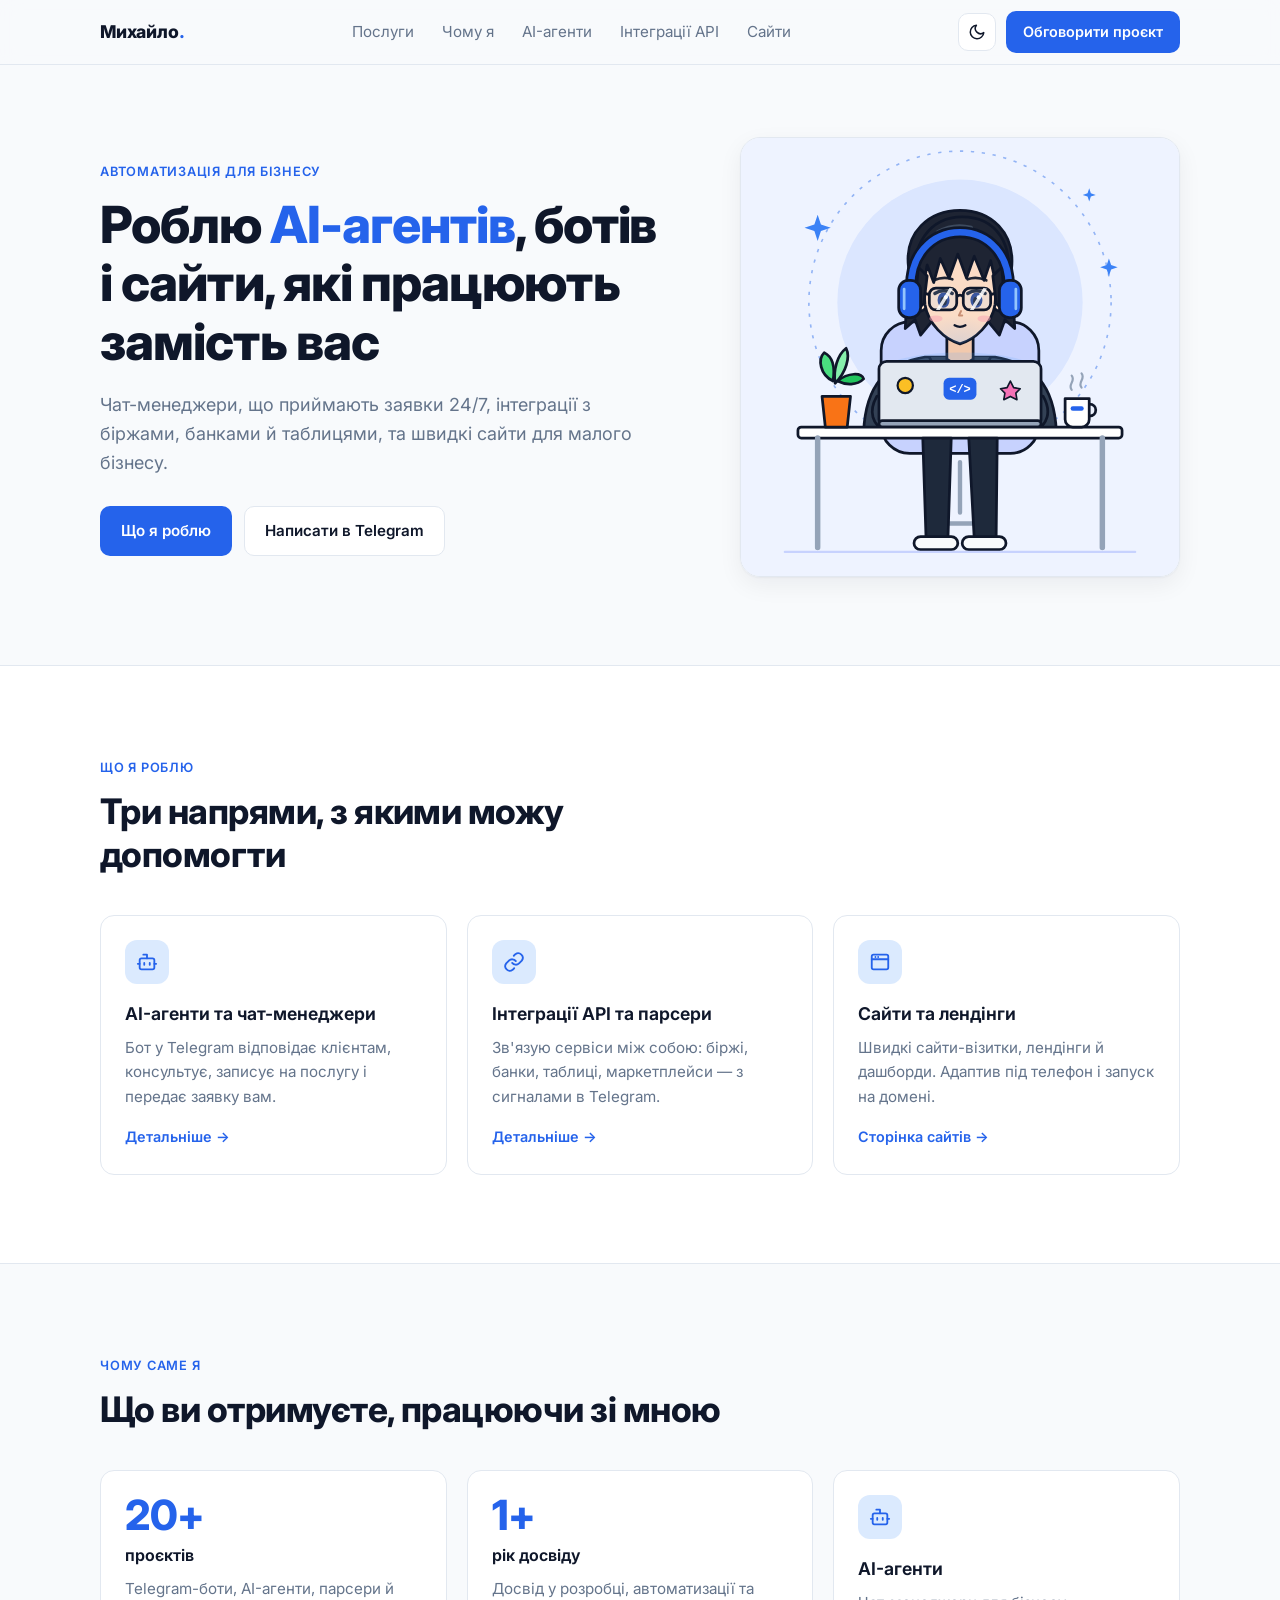
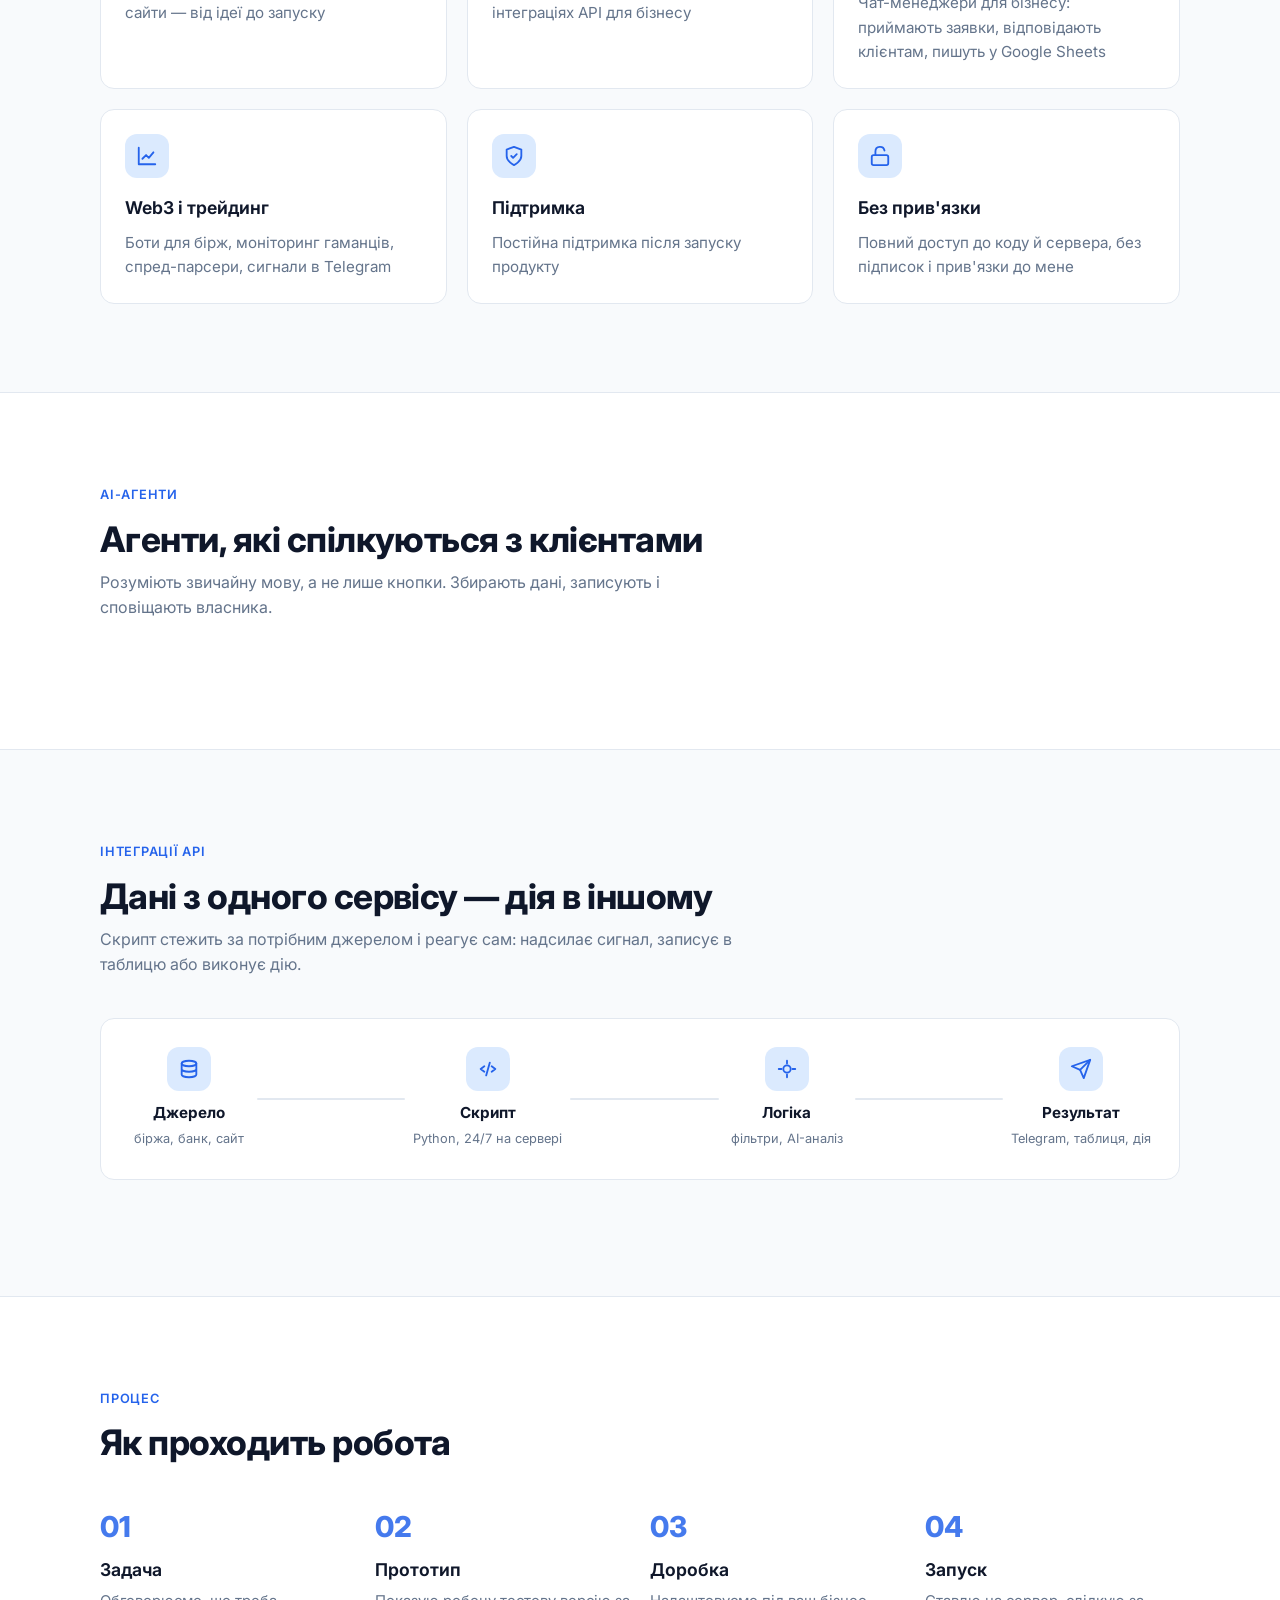
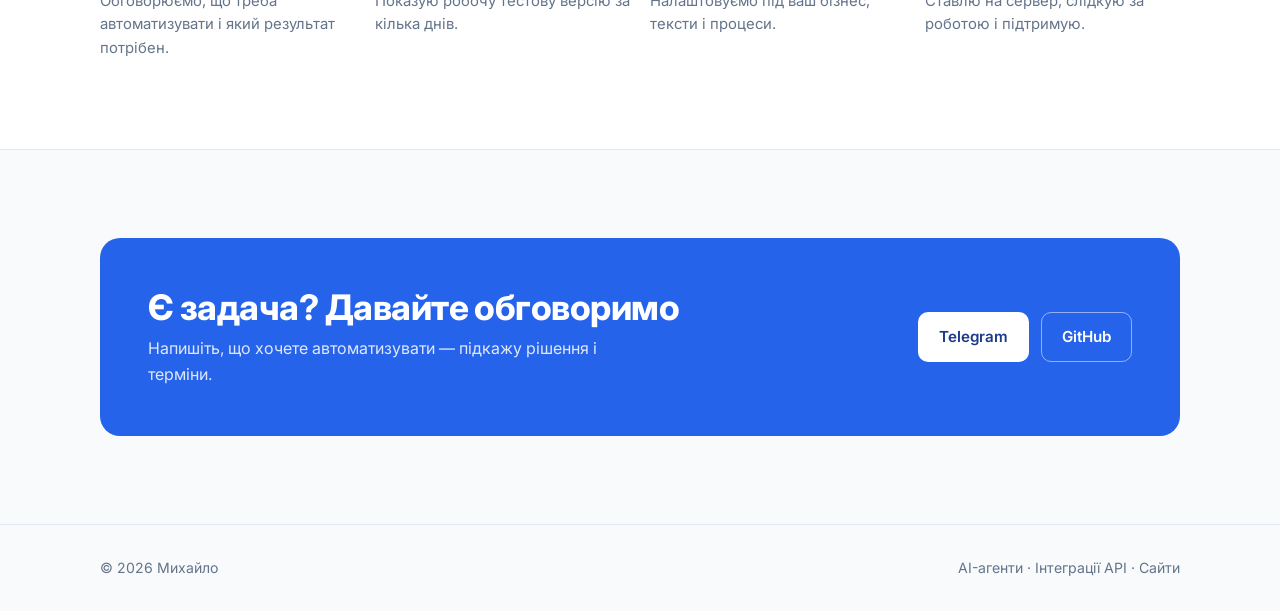
==== index.html @ 95a10e3e "Hero: аніме-ілюстрація — вид з-за ноутбука, під палітру й тему сайту Co-Authored-By: Claude Opus 5.5" ====
<!doctype html>
<html lang="uk">
<head>
  <meta charset="utf-8">
  <meta name="viewport" content="width=device-width, initial-scale=1">
  <title>Михайло — AI-агенти, інтеграції API, сайти</title>
  <meta name="description" content="Роблю AI-агентів, Telegram-ботів, інтеграції API та сайти для малого бізнесу.">
  <!-- Тема ставиться до завантаження стилів, щоб не було блимання -->
  <script>try{var t=localStorage.getItem('theme');if(t)document.documentElement.dataset.theme=t;}catch(e){}</script>
  <link rel="preconnect" href="https://fonts.googleapis.com">
  <link rel="preconnect" href="https://fonts.gstatic.com" crossorigin>
  <link href="https://fonts.googleapis.com/css2?family=Inter:wght@400;500;600;700;800&display=swap" rel="stylesheet">
  <link rel="stylesheet" href="assets/css/style.css?v=4">
</head>
<body>

<!-- ===== НАВІГАЦІЯ ===== -->
<header class="nav">
  <div class="container nav-inner">
    <a href="index.html" class="logo">Михайло<span>.</span></a>
    <ul class="nav-links">
      <li><a href="#services">Послуги</a></li>
      <li><a href="#why">Чому я</a></li>
      <li><a href="#agents">AI-агенти</a></li>
      <li><a href="#api">Інтеграції API</a></li>
      <li><a href="sites.html">Сайти</a></li>
    </ul>
    <div class="nav-right">
      <button class="theme-toggle" aria-label="Перемкнути тему" title="Світла / темна тема">
        <svg class="ic-sun" viewBox="0 0 24 24" fill="none" stroke="currentColor" stroke-width="2" stroke-linecap="round"><circle cx="12" cy="12" r="4"/><path d="M12 2v2M12 20v2M4.9 4.9l1.4 1.4M17.7 17.7l1.4 1.4M2 12h2M20 12h2M4.9 19.1l1.4-1.4M17.7 6.3l1.4-1.4"/></svg>
        <svg class="ic-moon" viewBox="0 0 24 24" fill="none" stroke="currentColor" stroke-width="2" stroke-linecap="round" stroke-linejoin="round"><path d="M21 12.8A9 9 0 1 1 11.2 3a7 7 0 0 0 9.8 9.8z"/></svg>
      </button>
      <a href="https://t.me/difuene" class="btn btn-primary nav-cta" target="_blank" rel="noopener">Обговорити проєкт</a>
      <button class="burger" aria-label="Меню">
        <svg width="24" height="24" viewBox="0 0 24 24" fill="none" stroke="currentColor" stroke-width="2"><path d="M4 7h16M4 12h16M4 17h16"/></svg>
      </button>
    </div>
  </div>
</header>

<main>
  <!-- ===== HERO ===== -->
  <section class="hero">
    <div class="container hero-grid">
      <div>
        <span class="eyebrow">Автоматизація для бізнесу</span>
        <h1>Роблю <span class="hl">AI-агентів</span>, ботів і сайти, які працюють замість вас</h1>
        <p class="lead">Чат-менеджери, що приймають заявки 24/7, інтеграції з біржами, банками й таблицями, та швидкі сайти для малого бізнесу.</p>
        <div class="hero-actions">
          <a href="#services" class="btn btn-primary">Що я роблю</a>
          <a href="https://t.me/difuene" class="btn btn-ghost" target="_blank" rel="noopener">Написати в Telegram</a>
        </div>
      </div>

      <!-- Ілюстрація: Михайло за ноутбуком (аніме-стиль, вид з-за ноутбука). Кольори фону — змінні --art-* у style.css, анімації — класи .art-* -->
      <div class="hero-art" aria-label="Ілюстрація: Михайло працює за ноутбуком у навушниках">
        <svg viewBox="0 0 400 400" xmlns="http://www.w3.org/2000/svg" role="img">
          <defs>
            <radialGradient id="screenGlow" cx="50%" cy="100%" r="70%">
              <stop offset="0" stop-color="#60a5fa" stop-opacity=".2"/>
              <stop offset="1" stop-color="#60a5fa" stop-opacity="0"/>
            </radialGradient>
            <clipPath id="lensL"><rect x="172" y="137" width="25" height="20" rx="6"/></clipPath>
            <clipPath id="lensR"><rect x="203" y="137" width="25" height="20" rx="6"/></clipPath>
          </defs>

          <!-- Фон -->
          <rect width="400" height="400" class="a-bg"/>
          <circle cx="200" cy="150" r="112" class="a-blob"/>
          <circle cx="200" cy="150" r="138" fill="none" class="a-ring" stroke-width="1.5" stroke-dasharray="3 7"/>
          <g class="art-spark" fill="#3b82f6">
            <path d="M70 70l3 9 9 3-9 3-3 9-3-9-9-3 9-3z"/>
            <path class="s2" d="M336 110l2 6 6 2-6 2-2 6-2-6-6-2 6-2z"/>
            <path class="s3" d="M318 46l1.5 4.5 4.5 1.5-4.5 1.5-1.5 4.5-1.5-4.5-4.5-1.5 4.5-1.5z"/>
          </g>

          <!-- Крісло за спиною -->
          <rect x="128" y="168" width="144" height="120" rx="26" class="a-chair"/>

          <!-- Волосся ззаду (середня довжина) -->
          <path d="M153 118 C149 86 172 66 200 66 C228 66 251 86 247 120 L250 174 L241 166 L236 180 L226 168 L174 168 L164 180 L159 166 L150 174 Z"
                fill="#1e2433" stroke="#0f172a" stroke-width="2.5" stroke-linejoin="round"/>

          <!-- Тулуб (худі) -->
          <path d="M112 268 C114 226 132 206 168 200 L232 200 C268 206 286 226 288 268 Z"
                fill="#334155" stroke="#0f172a" stroke-width="2.5" stroke-linejoin="round"/>
          <path d="M172 200 C178 218 222 218 228 200" fill="#2b3647" stroke="#0f172a" stroke-width="2.5"/>
          <path d="M190 214 v22 M210 214 v22" stroke="#e2e8f0" stroke-width="2.5" stroke-linecap="round"/>

          <!-- Руки (друкують, ховаються за ноутбуком) -->
          <g class="art-arms" fill="#334155" stroke="#0f172a" stroke-width="2.5" stroke-linejoin="round">
            <path d="M124 236 C116 250 120 262 132 268 L162 268 C150 256 142 246 138 232 Z"/>
            <path d="M276 236 C284 250 280 262 268 268 L238 268 C250 256 258 246 262 232 Z"/>
          </g>

          <!-- Шия -->
          <path d="M188 176 h24 v26 c-8 6 -16 6 -24 0 z" fill="#f2c9ad" stroke="#0f172a" stroke-width="2.5"/>

          <!-- Голова (іноді нахиляється — «думає») -->
          <g class="art-head">
            <!-- вуха -->
            <ellipse cx="164" cy="148" rx="7" ry="10" fill="#fbdcc6" stroke="#0f172a" stroke-width="2.5"/>
            <ellipse cx="236" cy="148" rx="7" ry="10" fill="#fbdcc6" stroke="#0f172a" stroke-width="2.5"/>
            <!-- обличчя -->
            <path d="M166 122 C166 96 234 96 234 122 L232 152 C229 170 214 184 200 188 C186 184 171 170 168 152 Z"
                  fill="#fbdcc6" stroke="#0f172a" stroke-width="2.5" stroke-linejoin="round"/>
            <!-- світло від екрана на обличчі -->
            <path d="M168 150 C171 170 186 184 200 188 C214 184 229 170 232 150 Z" fill="url(#screenGlow)"/>
            <!-- рум'янець -->
            <ellipse cx="178" cy="165" rx="6" ry="3" fill="#f9a8b4" opacity=".55"/>
            <ellipse cx="222" cy="165" rx="6" ry="3" fill="#f9a8b4" opacity=".55"/>
            <!-- брови -->
            <path d="M176 130 q9 -4 17 -1 M207 129 q8 -3 17 1" fill="none" stroke="#1e2433" stroke-width="2.5" stroke-linecap="round"/>
            <!-- очі (кліпають) -->
            <g class="art-eye">
              <path d="M177 142 q8 -5 16 0" fill="none" stroke="#0f172a" stroke-width="3" stroke-linecap="round"/>
              <ellipse cx="185" cy="148" rx="5.5" ry="7" fill="#1e3a8a"/>
              <ellipse cx="185" cy="149" rx="3" ry="4" fill="#0f172a"/>
              <circle cx="187" cy="145.5" r="1.8" fill="#fff"/>
            </g>
            <g class="art-eye">
              <path d="M207 142 q8 -5 16 0" fill="none" stroke="#0f172a" stroke-width="3" stroke-linecap="round"/>
              <ellipse cx="215" cy="148" rx="5.5" ry="7" fill="#1e3a8a"/>
              <ellipse cx="215" cy="149" rx="3" ry="4" fill="#0f172a"/>
              <circle cx="217" cy="145.5" r="1.8" fill="#fff"/>
            </g>
            <!-- ніс і рот -->
            <path d="M201 158 l-2 4 h3" fill="none" stroke="#c98f74" stroke-width="1.8" stroke-linecap="round" stroke-linejoin="round"/>
            <path d="M195 171 q5 3 10 0" fill="none" stroke="#0f172a" stroke-width="2" stroke-linecap="round"/>
            <!-- окуляри -->
            <g fill="none" stroke="#0f172a" stroke-width="2.5">
              <rect x="172" y="137" width="25" height="20" rx="6" fill="#bfdbfe" fill-opacity=".18"/>
              <rect x="203" y="137" width="25" height="20" rx="6" fill="#bfdbfe" fill-opacity=".18"/>
              <path d="M197 145 q3 -3 6 0 M172 143 l-7 -2 M228 143 l7 -2"/>
            </g>
            <!-- відблиск на скельцях -->
            <g class="art-glare" stroke="#fff" stroke-width="3" stroke-linecap="round" opacity=".85">
              <path clip-path="url(#lensL)" d="M178 160 L194 134"/>
              <path clip-path="url(#lensR)" d="M209 160 L225 134"/>
            </g>
            <!-- чубчик і бічні пасма -->
            <path d="M160 140 C152 96 174 72 202 72 C232 72 252 96 242 140 L237 124 L233 134 L228 112 L222 130 L213 108 L206 128 L198 106 L190 128 L182 110 L176 132 L170 116 L166 138 Z"
                  fill="#1e2433" stroke="#0f172a" stroke-width="2.5" stroke-linejoin="round"/>
            <path d="M180 86 q14 -8 30 -4" fill="none" stroke="#475569" stroke-width="4" stroke-linecap="round" opacity=".8"/>
            <path d="M162 118 L158 160 L167 151 L170 126 Z M238 118 L242 160 L233 151 L230 126 Z"
                  fill="#1e2433" stroke="#0f172a" stroke-width="2.5" stroke-linejoin="round"/>
            <!-- навушники -->
            <path d="M156 146 C146 66 254 66 244 146" fill="none" stroke="#0f172a" stroke-width="11" stroke-linecap="round"/>
            <path d="M156 146 C146 66 254 66 244 146" fill="none" stroke="#2563eb" stroke-width="6" stroke-linecap="round"/>
            <rect x="144" y="130" width="20" height="34" rx="9" fill="#2563eb" stroke="#0f172a" stroke-width="2.5"/>
            <rect x="236" y="130" width="20" height="34" rx="9" fill="#2563eb" stroke="#0f172a" stroke-width="2.5"/>
            <path d="M149 138 v18 M251 138 v18" stroke="#93c5fd" stroke-width="2.5" stroke-linecap="round"/>
          </g>

          <!-- Світіння екрана над кришкою -->
          <ellipse cx="200" cy="212" rx="70" ry="16" fill="#60a5fa" opacity=".18" class="art-screen"/>

          <!-- Ноутбук (задня кришка) -->
          <g stroke="#0f172a" stroke-width="2.5" stroke-linejoin="round">
            <rect x="126" y="204" width="148" height="60" rx="7" fill="#e2e8f0"/>
            <rect x="126" y="258" width="148" height="6" rx="3" fill="#94a3b8"/>
          </g>
          <!-- наліпки на кришці -->
          <g>
            <rect x="185" y="219" width="30" height="20" rx="5" fill="#2563eb"/>
            <text x="200" y="233" text-anchor="middle" font-family="ui-monospace, Menlo, monospace" font-size="11" font-weight="700" fill="#fff">&lt;/&gt;</text>
            <circle cx="150" cy="226" r="7" fill="#fbbf24" stroke="#0f172a" stroke-width="2"/>
            <path d="M246 222 l3 6 6 1 -4 4 1 6 -6 -3 -6 3 1 -6 -4 -4 6 -1 z" fill="#f472b6" stroke="#0f172a" stroke-width="1.5" stroke-linejoin="round"/>
          </g>

          <!-- Стіл -->
          <rect x="52" y="264" width="296" height="10" rx="3" class="a-desk" stroke="#0f172a" stroke-width="2.5"/>
          <path d="M70 274 v100 M330 274 v100" class="a-desk-leg" stroke-width="5" stroke-linecap="round"/>

          <!-- Чашка з парою -->
          <g stroke="#0f172a" stroke-width="2.5" stroke-linejoin="round">
            <path d="M296 238 h22 v19 a7 7 0 0 1 -7 7 h-8 a7 7 0 0 1 -7 -7 z" fill="#fff"/>
            <path d="M318 243 c8 0 8 11 0 11" fill="none"/>
            <rect x="301" y="245" width="12" height="4" rx="2" fill="#2563eb" stroke="none"/>
          </g>
          <g class="art-steam" stroke="#94a3b8" stroke-width="2" fill="none" stroke-linecap="round">
            <path d="M302 230 c-4 -5 4 -8 0 -13"/><path d="M311 228 c-4 -5 4 -8 0 -13"/>
          </g>
          <!-- Рослинка -->
          <g stroke="#0f172a" stroke-width="2.5" stroke-linejoin="round">
            <path d="M84 222 c-12 -6 -14 -20 -8 -26 c8 4 10 14 8 26 z" fill="#4ade80"/>
            <path d="M88 222 c10 -8 22 -8 24 -2 c-6 6 -16 6 -24 2 z" fill="#22c55e"/>
            <path d="M86 224 c-2 -12 2 -26 10 -32 c4 8 0 22 -10 32 z" fill="#86efac"/>
            <path d="M74 236 h26 l-3 28 h-20 z" fill="#f97316"/>
          </g>

          <!-- Ноги під столом -->
          <g stroke="#0f172a" stroke-width="2.5" stroke-linejoin="round">
            <path d="M200 296 v46 M178 352 h44" class="a-desk-leg" stroke-width="4" stroke-linecap="round" fill="none"/>
            <!-- ліва нога (її чухаємо) -->
            <path d="M166 274 h26 l-3 92 h-20 z" fill="#1e293b"/>
            <path d="M164 364 h28 a6 6 0 0 1 0 12 h-28 a6 6 0 0 1 0 -12 z" fill="#f8fafc"/>
          </g>
          <!-- права нога — час від часу чухає ліву -->
          <g class="art-leg" stroke="#0f172a" stroke-width="2.5" stroke-linejoin="round">
            <path d="M208 274 h26 l-1 92 h-20 z" fill="#1e293b"/>
            <path d="M208 364 h28 a6 6 0 0 1 0 12 h-28 a6 6 0 0 1 0 -12 z" fill="#f8fafc"/>
          </g>
          <path d="M40 378 h320" class="a-floor" stroke-width="2" stroke-linecap="round"/>
        </svg>
      </div>
    </div>
  </section>

  <!-- ===== ПОСЛУГИ ===== -->
  <section id="services" class="section-alt">
    <div class="container">
      <div class="section-head reveal">
        <span class="eyebrow">Що я роблю</span>
        <h2>Три напрями, з якими можу допомогти</h2>
      </div>
      <div class="grid-3">
        <div class="card reveal">
          <div class="icon"><svg viewBox="0 0 24 24" fill="none" stroke="currentColor" stroke-width="2" stroke-linecap="round" stroke-linejoin="round"><path d="M12 8V4H8"/><rect x="4" y="8" width="16" height="12" rx="2"/><path d="M2 14h2M20 14h2M15 13v2M9 13v2"/></svg></div>
          <h3>AI-агенти та чат-менеджери</h3>
          <p>Бот у Telegram відповідає клієнтам, консультує, записує на послугу і передає заявку вам.</p>
          <a href="#agents" class="card-link">Детальніше →</a>
        </div>
        <div class="card reveal">
          <div class="icon"><svg viewBox="0 0 24 24" fill="none" stroke="currentColor" stroke-width="2" stroke-linecap="round" stroke-linejoin="round"><path d="M10 13a5 5 0 0 0 7.5.5l3-3a5 5 0 0 0-7-7l-1.7 1.7"/><path d="M14 11a5 5 0 0 0-7.5-.5l-3 3a5 5 0 0 0 7 7l1.7-1.7"/></svg></div>
          <h3>Інтеграції API та парсери</h3>
          <p>Зв'язую сервіси між собою: біржі, банки, таблиці, маркетплейси — з сигналами в Telegram.</p>
          <a href="#api" class="card-link">Детальніше →</a>
        </div>
        <div class="card reveal">
          <div class="icon"><svg viewBox="0 0 24 24" fill="none" stroke="currentColor" stroke-width="2" stroke-linecap="round" stroke-linejoin="round"><rect x="3" y="4" width="18" height="16" rx="2"/><path d="M3 9h18M7 6.5h.01M10 6.5h.01"/></svg></div>
          <h3>Сайти та лендінги</h3>
          <p>Швидкі сайти-візитки, лендінги й дашборди. Адаптив під телефон і запуск на домені.</p>
          <a href="sites.html" class="card-link">Сторінка сайтів →</a>
        </div>
      </div>
    </div>
  </section>

  <!-- ===== ЧОМУ САМЕ Я ===== -->
  <section id="why">
    <div class="container">
      <div class="section-head reveal">
        <span class="eyebrow">Чому саме я</span>
        <h2>Що ви отримуєте, працюючи зі мною</h2>
      </div>
      <div class="why-grid">
        <div class="card why-stat reveal">
          <b>20+</b><span>проєктів</span>
          <p>Telegram-боти, AI-агенти, парсери й сайти — від ідеї до запуску</p>
        </div>
        <div class="card why-stat reveal">
          <b>1+</b><span>рік досвіду</span>
          <p>Досвід у розробці, автоматизації та інтеграціях API для бізнесу</p>
        </div>
        <div class="card why-item reveal">
          <div class="icon"><svg viewBox="0 0 24 24" fill="none" stroke="currentColor" stroke-width="2" stroke-linecap="round" stroke-linejoin="round"><path d="M12 8V4H8"/><rect x="4" y="8" width="16" height="12" rx="2"/><path d="M2 14h2M20 14h2M15 13v2M9 13v2"/></svg></div>
          <h3>AI-агенти</h3>
          <p>Чат-менеджери для бізнесу: приймають заявки, відповідають клієнтам, пишуть у Google Sheets</p>
        </div>
        <div class="card why-item reveal">
          <div class="icon"><svg viewBox="0 0 24 24" fill="none" stroke="currentColor" stroke-width="2" stroke-linecap="round" stroke-linejoin="round"><path d="M3 3v18h18"/><path d="m7 15 4-4 3 3 5-6"/></svg></div>
          <h3>Web3 і трейдинг</h3>
          <p>Боти для бірж, моніторинг гаманців, спред-парсери, сигнали в Telegram</p>
        </div>
        <div class="card why-item reveal">
          <div class="icon"><svg viewBox="0 0 24 24" fill="none" stroke="currentColor" stroke-width="2" stroke-linecap="round" stroke-linejoin="round"><path d="M12 22s8-4 8-10V5l-8-3-8 3v7c0 6 8 10 8 10z"/><path d="m9 12 2 2 4-4"/></svg></div>
          <h3>Підтримка</h3>
          <p>Постійна підтримка після запуску продукту</p>
        </div>
        <div class="card why-item reveal">
          <div class="icon"><svg viewBox="0 0 24 24" fill="none" stroke="currentColor" stroke-width="2" stroke-linecap="round" stroke-linejoin="round"><rect x="3" y="11" width="18" height="11" rx="2"/><path d="M7 11V7a5 5 0 0 1 9.9-1"/></svg></div>
          <h3>Без прив'язки</h3>
          <p>Повний доступ до коду й сервера, без підписок і прив'язки до мене</p>
        </div>
      </div>
    </div>
  </section>

  <!-- ===== AI-АГЕНТИ ===== -->
  <section id="agents" class="section-alt">
    <div class="container">
      <div class="section-head reveal">
        <span class="eyebrow">AI-агенти</span>
        <h2>Агенти, які спілкуються з клієнтами</h2>
        <p>Розуміють звичайну мову, а не лише кнопки. Збирають дані, записують і сповіщають власника.</p>
      </div>
      <div class="grid-3">
        <!--
          Шаблон картки агента — скопіюй і заповни:
          <article class="card project reveal">
            <div class="project-top"><h3>Назва</h3><span class="badge">Ніша</span></div>
            <p>Короткий опис.</p>
            <ul><li>Що вміє 1</li><li>Що вміє 2</li><li>Що вміє 3</li></ul>
            <div class="tags"><span class="tag">Claude API</span><span class="tag">Telegram</span></div>
          </article>
        -->
      </div>
    </div>
  </section>

  <!-- ===== ІНТЕГРАЦІЇ API ===== -->
  <section id="api">
    <div class="container">
      <div class="section-head reveal">
        <span class="eyebrow">Інтеграції API</span>
        <h2>Дані з одного сервісу — дія в іншому</h2>
        <p>Скрипт стежить за потрібним джерелом і реагує сам: надсилає сигнал, записує в таблицю або виконує дію.</p>
      </div>

      <!-- Схема як це працює -->
      <div class="flow reveal">
        <div class="flow-node">
          <div class="icon"><svg viewBox="0 0 24 24" fill="none" stroke="currentColor" stroke-width="2" stroke-linecap="round" stroke-linejoin="round"><ellipse cx="12" cy="6" rx="8" ry="3"/><path d="M4 6v12c0 1.7 3.6 3 8 3s8-1.3 8-3V6M4 12c0 1.7 3.6 3 8 3s8-1.3 8-3"/></svg></div>
          <b>Джерело</b><small>біржа, банк, сайт</small>
        </div>
        <div class="flow-line"></div>
        <div class="flow-node">
          <div class="icon"><svg viewBox="0 0 24 24" fill="none" stroke="currentColor" stroke-width="2" stroke-linecap="round" stroke-linejoin="round"><path d="m8 9-4 3 4 3M16 9l4 3-4 3M14 5l-4 14"/></svg></div>
          <b>Скрипт</b><small>Python, 24/7 на сервері</small>
        </div>
        <div class="flow-line"></div>
        <div class="flow-node">
          <div class="icon"><svg viewBox="0 0 24 24" fill="none" stroke="currentColor" stroke-width="2" stroke-linecap="round" stroke-linejoin="round"><path d="M12 3v3M12 18v3M3 12h3M18 12h3"/><circle cx="12" cy="12" r="4"/></svg></div>
          <b>Логіка</b><small>фільтри, AI-аналіз</small>
        </div>
        <div class="flow-line"></div>
        <div class="flow-node">
          <div class="icon"><svg viewBox="0 0 24 24" fill="none" stroke="currentColor" stroke-width="2" stroke-linecap="round" stroke-linejoin="round"><path d="m22 2-7 20-4-9-9-4z"/><path d="M22 2 11 13"/></svg></div>
          <b>Результат</b><small>Telegram, таблиця, дія</small>
        </div>
      </div>

      <div class="grid-2">
        <!-- Сюди додавай картки інтеграцій (той самий шаблон, що й у агентів) -->
      </div>
    </div>
  </section>

  <!-- ===== ЯК Я ПРАЦЮЮ ===== -->
  <section class="section-alt">
    <div class="container">
      <div class="section-head reveal">
        <span class="eyebrow">Процес</span>
        <h2>Як проходить робота</h2>
      </div>
      <div class="steps">
        <div class="step reveal"><h3>Задача</h3><p>Обговорюємо, що треба автоматизувати і який результат потрібен.</p></div>
        <div class="step reveal"><h3>Прототип</h3><p>Показую робочу тестову версію за кілька днів.</p></div>
        <div class="step reveal"><h3>Доробка</h3><p>Налаштовуємо під ваш бізнес, тексти і процеси.</p></div>
        <div class="step reveal"><h3>Запуск</h3><p>Ставлю на сервер, слідкую за роботою і підтримую.</p></div>
      </div>
    </div>
  </section>

  <!-- ===== CTA ===== -->
  <section>
    <div class="container">
      <div class="cta reveal">
        <div>
          <h2>Є задача? Давайте обговоримо</h2>
          <p>Напишіть, що хочете автоматизувати — підкажу рішення і терміни.</p>
        </div>
        <div class="cta-links">
          <a href="https://t.me/difuene" class="btn" target="_blank" rel="noopener">Telegram</a>
          <a href="https://github.com/ssanqk" class="btn btn-outline" target="_blank" rel="noopener">GitHub</a>
        </div>
      </div>
    </div>
  </section>
</main>

<footer>
  <div class="container footer-inner">
    <span>© <span data-year></span> Михайло</span>
    <span>AI-агенти · Інтеграції API · Сайти</span>
  </div>
</footer>

<script src="assets/js/main.js?v=4"></script>
</body>
</html>
---- assets/css/style.css ----
/* ===== Кольори і базові змінні ===== */
:root {
  --bg: #f8fafc;
  --surface: #ffffff;
  --surface-2: #f1f5f9;
  --border: #e2e8f0;
  --text: #0f172a;
  --muted: #64748b;
  --accent: #2563eb;
  --accent-soft: #dbeafe;
  --accent-text: #ffffff;
  --ok: #16a34a;
  --radius: 14px;
  --shadow: 0 1px 2px rgba(15, 23, 42, .04), 0 8px 24px rgba(15, 23, 42, .06);
  --max: 1120px;
}

/* Темна тема: вмикається кнопкою (data-theme="dark") або за налаштуваннями системи */
:root[data-theme="dark"] {
  --bg: #0b1120;
  --surface: #111827;
  --surface-2: #1e293b;
  --border: #1f2a3c;
  --text: #e2e8f0;
  --muted: #94a3b8;
  --accent: #3b82f6;
  --accent-soft: #1e3a5f;
  --shadow: 0 1px 2px rgba(0, 0, 0, .3), 0 8px 24px rgba(0, 0, 0, .25);
  color-scheme: dark;
}
@media (prefers-color-scheme: dark) {
  :root:not([data-theme="light"]) {
    --bg: #0b1120;
    --surface: #111827;
    --surface-2: #1e293b;
    --border: #1f2a3c;
    --text: #e2e8f0;
    --muted: #94a3b8;
    --accent: #3b82f6;
    --accent-soft: #1e3a5f;
    --shadow: 0 1px 2px rgba(0, 0, 0, .3), 0 8px 24px rgba(0, 0, 0, .25);
    color-scheme: dark;
  }
}
body { transition: background-color .25s, color .25s; }

* { box-sizing: border-box; margin: 0; padding: 0; }
html { scroll-behavior: smooth; }
body {
  font-family: "Inter", system-ui, -apple-system, "Segoe UI", sans-serif;
  background: var(--bg);
  color: var(--text);
  line-height: 1.6;
  -webkit-font-smoothing: antialiased;
}
a { color: inherit; text-decoration: none; }
img { max-width: 100%; display: block; }

.container { max-width: var(--max); margin: 0 auto; padding: 0 20px; }
section { padding: 88px 0; }
.section-alt { background: var(--surface); border-block: 1px solid var(--border); }

/* ===== Типографіка ===== */
h1 { font-size: clamp(2rem, 5vw, 3.2rem); line-height: 1.15; letter-spacing: -.02em; font-weight: 800; }
h2 { font-size: clamp(1.6rem, 3.5vw, 2.2rem); line-height: 1.2; letter-spacing: -.015em; font-weight: 750; }
h3 { font-size: 1.1rem; font-weight: 650; }
.lead { font-size: 1.125rem; color: var(--muted); max-width: 560px; }
.eyebrow {
  display: inline-block; font-size: .8rem; font-weight: 600; letter-spacing: .06em;
  text-transform: uppercase; color: var(--accent); margin-bottom: 12px;
}
.section-head { margin-bottom: 40px; max-width: 640px; }
.section-head p { color: var(--muted); margin-top: 10px; }

/* ===== Кнопки ===== */
.btn {
  display: inline-flex; align-items: center; gap: 8px;
  padding: 12px 20px; border-radius: 10px; font-weight: 600; font-size: .95rem;
  border: 1px solid transparent; transition: transform .15s, background .15s, border-color .15s;
}
.btn:hover { transform: translateY(-1px); }
.btn-primary { background: var(--accent); color: var(--accent-text); }
.btn-primary:hover { filter: brightness(1.08); }
.btn-ghost { border-color: var(--border); background: var(--surface); }
.btn-ghost:hover { border-color: var(--accent); }

/* ===== Навігація ===== */
.nav {
  position: sticky; top: 0; z-index: 50;
  background: color-mix(in srgb, var(--bg) 85%, transparent);
  backdrop-filter: blur(10px);
  border-bottom: 1px solid var(--border);
}
.nav-inner { display: flex; align-items: center; justify-content: space-between; height: 64px; }
.logo { font-weight: 800; font-size: 1.1rem; letter-spacing: -.01em; }
.logo span { color: var(--accent); }
.nav-links { display: flex; gap: 28px; list-style: none; font-size: .95rem; color: var(--muted); }
.nav-links a:hover, .nav-links a.active { color: var(--text); }
.nav-cta { padding: 8px 16px; font-size: .9rem; }
.burger { display: none; background: none; border: 0; color: var(--text); cursor: pointer; padding: 6px; }
.nav-right { display: flex; align-items: center; gap: 10px; }

/* Перемикач теми */
.theme-toggle {
  width: 38px; height: 38px; border-radius: 10px; cursor: pointer;
  border: 1px solid var(--border); background: var(--surface); color: var(--text);
  display: grid; place-items: center; transition: border-color .15s;
}
.theme-toggle:hover { border-color: var(--accent); }
.theme-toggle svg { width: 18px; height: 18px; }
.theme-toggle .ic-sun { display: none; }
:root[data-theme="dark"] .theme-toggle .ic-sun { display: block; }
:root[data-theme="dark"] .theme-toggle .ic-moon { display: none; }
@media (prefers-color-scheme: dark) {
  :root:not([data-theme="light"]) .theme-toggle .ic-sun { display: block; }
  :root:not([data-theme="light"]) .theme-toggle .ic-moon { display: none; }
}

/* ===== Чому саме я ===== */
.why-grid { display: grid; grid-template-columns: repeat(3, 1fr); gap: 20px; }
.why-stat b { display: block; font-size: 2.6rem; line-height: 1; font-weight: 800; color: var(--accent); letter-spacing: -.02em; }
.why-stat span { display: block; font-weight: 650; margin-top: 6px; }
.why-stat p { margin-top: 10px; }

/* ===== Hero ===== */
.hero { padding: 72px 0 88px; }
.hero-grid { display: grid; grid-template-columns: 1.1fr .9fr; gap: 56px; align-items: center; }
.hero h1 .hl { color: var(--accent); }
.hero .lead { margin: 20px 0 28px; }
.hero-actions { display: flex; gap: 12px; flex-wrap: wrap; }
.hero-stats { display: flex; gap: 32px; margin-top: 40px; }
.hero-stats b { display: block; font-size: 1.5rem; font-weight: 800; }
.hero-stats span { font-size: .85rem; color: var(--muted); }

/* ===== Ілюстрація в hero (аніме-стиль) ===== */
.hero-art {
  --art-bg: #eef3ff; --art-blob: #dbe6ff; --art-ring: #93b4f5;
  --art-chair: #c7d2fe; --art-desk: #ffffff; --art-desk-leg: #94a3b8; --art-floor: #c7d2fe;
  max-width: 440px; width: 100%; margin-left: auto;
  border-radius: 20px; overflow: hidden; box-shadow: var(--shadow);
  border: 1px solid var(--border);
}
:root[data-theme="dark"] .hero-art {
  --art-bg: #0f1a30; --art-blob: #1a2d52; --art-ring: #2c4a85;
  --art-chair: #24375e; --art-desk: #cbd5e1; --art-desk-leg: #475569; --art-floor: #24375e;
}
@media (prefers-color-scheme: dark) {
  :root:not([data-theme="light"]) .hero-art {
    --art-bg: #0f1a30; --art-blob: #1a2d52; --art-ring: #2c4a85;
    --art-chair: #24375e; --art-desk: #cbd5e1; --art-desk-leg: #475569; --art-floor: #24375e;
  }
}
.hero-art svg { display: block; width: 100%; height: auto; }
.hero-art .a-bg { fill: var(--art-bg); }
.hero-art .a-blob { fill: var(--art-blob); }
.hero-art .a-ring { stroke: var(--art-ring); }
.hero-art .a-chair { fill: var(--art-chair); stroke: #0f172a; stroke-width: 2.5; }
.hero-art .a-desk { fill: var(--art-desk); }
.hero-art .a-desk-leg { stroke: var(--art-desk-leg); }
.hero-art .a-floor { stroke: var(--art-floor); }

/* Кліпає очима */
.art-eye { transform-box: fill-box; transform-origin: center; animation: blink 4.6s infinite; }
@keyframes blink { 0%, 93%, 100% { transform: scaleY(1); } 95.5% { transform: scaleY(.1); } }

/* Відблиск на окулярах */
.art-glare { animation: glare 6s ease-in-out infinite; }
@keyframes glare { 0%, 70%, 100% { opacity: .25; } 80% { opacity: .95; } }

/* Іноді задумливо нахиляє голову */
.art-head { transform-box: view-box; transform-origin: 200px 196px; animation: think 9s ease-in-out infinite; }
@keyframes think { 0%, 62%, 100% { transform: rotate(0deg); } 68%, 84% { transform: rotate(-4deg); } }

/* Друкує */
.art-arms { animation: type 3.2s infinite; }
@keyframes type {
  0%, 100% { transform: translateY(0); }
  5% { transform: translateY(1.5px); } 10% { transform: translateY(0); }
  15% { transform: translateY(1.5px); } 20% { transform: translateY(0); }
  25% { transform: translateY(1.5px); } 30% { transform: translateY(0); }
  40% { transform: translateY(1.5px); } 45% { transform: translateY(0); }
}

/* Нога час від часу чухає іншу ногу */
.art-leg { transform-box: view-box; transform-origin: 221px 276px; animation: scratch 8s ease-in-out infinite; }
@keyframes scratch {
  0%, 58%   { transform: rotate(0deg); }
  62%       { transform: rotate(16deg); }
  65%       { transform: rotate(11deg); }
  68%       { transform: rotate(17deg); }
  71%       { transform: rotate(11deg); }
  74%       { transform: rotate(17deg); }
  77%       { transform: rotate(11deg); }
  82%, 100% { transform: rotate(0deg); }
}

/* Пара, світіння екрана, зірочки */
.art-steam { animation: steam 2.4s ease-in-out infinite; }
@keyframes steam { 0%, 100% { opacity: .2; transform: translateY(2px); } 50% { opacity: .8; transform: translateY(-3px); } }
.art-screen { animation: screen 3s ease-in-out infinite; }
@keyframes screen { 0%, 100% { opacity: .14; } 50% { opacity: .24; } }
.art-spark path { transform-box: fill-box; transform-origin: center; animation: twinkle 3s ease-in-out infinite; }
.art-spark .s2 { animation-delay: 1s; }
.art-spark .s3 { animation-delay: 2s; }
@keyframes twinkle { 0%, 100% { opacity: .3; transform: scale(.7); } 50% { opacity: 1; transform: scale(1); } }

/* ===== Картки ===== */
.grid-3 { display: grid; grid-template-columns: repeat(3, 1fr); gap: 20px; }
.grid-3:empty, .grid-2:empty { display: none; }
.grid-2 { display: grid; grid-template-columns: repeat(2, 1fr); gap: 20px; }
.card {
  background: var(--surface); border: 1px solid var(--border); border-radius: var(--radius);
  padding: 24px; transition: border-color .2s, transform .2s, box-shadow .2s;
}
.card:hover { border-color: color-mix(in srgb, var(--accent) 45%, var(--border)); transform: translateY(-2px); box-shadow: var(--shadow); }
.card p { color: var(--muted); font-size: .95rem; margin-top: 8px; }
.icon {
  width: 44px; height: 44px; border-radius: 12px; background: var(--accent-soft); color: var(--accent);
  display: grid; place-items: center; margin-bottom: 16px;
}
.icon svg { width: 22px; height: 22px; }
.card-link { display: inline-block; margin-top: 16px; font-weight: 600; font-size: .9rem; color: var(--accent); }
.card-link:hover { text-decoration: underline; }

.tags { display: flex; flex-wrap: wrap; gap: 6px; margin-top: 16px; }
.tag {
  font-size: .75rem; font-weight: 500; padding: 3px 10px; border-radius: 999px;
  background: var(--surface-2); color: var(--muted); border: 1px solid var(--border);
}

/* Картка проєкту */
.project .project-top { display: flex; justify-content: space-between; align-items: flex-start; gap: 12px; }
.badge {
  font-size: .72rem; font-weight: 600; padding: 3px 9px; border-radius: 999px;
  background: var(--accent-soft); color: var(--accent); white-space: nowrap;
}
.project ul { list-style: none; margin-top: 14px; display: grid; gap: 6px; }
.project li { font-size: .9rem; color: var(--muted); padding-left: 20px; position: relative; }
.project li::before { content: "✓"; position: absolute; left: 0; color: var(--ok); font-weight: 700; }

/* ===== Схема інтеграції API ===== */
.flow {
  display: flex; align-items: center; justify-content: space-between; gap: 8px;
  background: var(--surface); border: 1px solid var(--border); border-radius: var(--radius);
  padding: 28px; margin-bottom: 28px;
}
.flow-node { text-align: center; flex: 0 0 auto; min-width: 120px; }
.flow-node .icon { margin: 0 auto 10px; }
.flow-node b { display: block; font-size: .95rem; }
.flow-node small { color: var(--muted); font-size: .8rem; }
.flow-line { flex: 1; height: 2px; background: var(--border); position: relative; overflow: hidden; border-radius: 2px; }
.flow-line::after {
  content: ""; position: absolute; top: 0; left: -30%; width: 30%; height: 100%;
  background: var(--accent); border-radius: 2px; animation: flow 1.8s linear infinite;
}
.flow-line:nth-of-type(4)::after { animation-delay: .6s; }
.flow-line:nth-of-type(6)::after { animation-delay: 1.2s; }
@keyframes flow { to { left: 100%; } }

/* ===== Кроки ===== */
.steps { display: grid; grid-template-columns: repeat(4, 1fr); gap: 20px; counter-reset: step; }
.step { position: relative; padding-top: 52px; }
.step::before {
  counter-increment: step; content: "0" counter(step);
  position: absolute; top: 0; left: 0; font-size: 1.8rem; font-weight: 800; color: var(--accent); opacity: .85;
}
.step p { color: var(--muted); font-size: .93rem; margin-top: 6px; }

/* ===== CTA / контакти ===== */
.cta {
  background: var(--accent); color: var(--accent-text); border-radius: 20px;
  padding: 48px; display: flex; align-items: center; justify-content: space-between; gap: 32px;
}
.cta p { opacity: .85; margin-top: 8px; max-width: 480px; }
.cta-links { display: flex; gap: 12px; flex-wrap: wrap; }
.cta .btn { background: #fff; color: #1e3a8a; }
.cta .btn.btn-outline { background: transparent; color: #fff; border-color: rgba(255, 255, 255, .5); }

footer { padding: 32px 0; color: var(--muted); font-size: .88rem; border-top: 1px solid var(--border); }
.footer-inner { display: flex; justify-content: space-between; flex-wrap: wrap; gap: 12px; }

/* ===== Сторінка сайтів ===== */
.page-hero { padding: 64px 0 24px; }
.page-hero .lead { margin-top: 14px; }

.site-card { padding: 0; overflow: hidden; display: flex; flex-direction: column; }
.site-card .site-info { padding: 22px 24px 24px; flex: 1; display: flex; flex-direction: column; }
.site-card .site-info .actions { margin-top: auto; padding-top: 18px; display: flex; gap: 16px; }

/* Мокап браузера (заглушка замість скріншота) */
.browser { background: var(--surface-2); border-bottom: 1px solid var(--border); }
.browser-bar { display: flex; align-items: center; gap: 6px; padding: 10px 12px; }
.browser-bar i { width: 9px; height: 9px; border-radius: 50%; background: var(--border); }
.browser-bar .url {
  flex: 1; margin-left: 8px; height: 20px; border-radius: 6px; background: var(--surface);
  font-size: .7rem; color: var(--muted); display: flex; align-items: center; padding: 0 10px;
}
.preview { height: 200px; position: relative; overflow: hidden; }
.preview img { width: 100%; height: 100%; object-fit: cover; object-position: top; }
/* Схематичні "сторінки" — поки немає реальних скріншотів */
.mock { position: absolute; inset: 0; padding: 18px; display: flex; flex-direction: column; gap: 10px; }
.mock .m-nav { height: 10px; width: 40%; border-radius: 4px; background: rgba(255,255,255,.7); }
.mock .m-title { height: 18px; width: 70%; border-radius: 5px; background: rgba(255,255,255,.95); margin-top: 14px; }
.mock .m-text { height: 8px; width: 55%; border-radius: 4px; background: rgba(255,255,255,.6); }
.mock .m-row { display: flex; gap: 10px; margin-top: auto; }
.mock .m-box { flex: 1; height: 54px; border-radius: 8px; background: rgba(255,255,255,.35); }
.mock-warm { background: linear-gradient(135deg, #f59e0b, #ef4444); }
.mock-blue { background: linear-gradient(135deg, #2563eb, #0ea5e9); }
.mock-dark { background: linear-gradient(135deg, #0f172a, #334155); }
.mock-green { background: linear-gradient(135deg, #059669, #14b8a6); }
.mock-violet { background: linear-gradient(135deg, #7c3aed, #6366f1); }
.mock-slate { background: linear-gradient(135deg, #475569, #94a3b8); }

.filter { display: flex; gap: 8px; flex-wrap: wrap; margin-bottom: 28px; }
.filter button {
  font: inherit; font-size: .88rem; padding: 7px 14px; border-radius: 999px; cursor: pointer;
  border: 1px solid var(--border); background: var(--surface); color: var(--muted);
}
.filter button.on { background: var(--accent); border-color: var(--accent); color: var(--accent-text); }

.includes { display: grid; grid-template-columns: repeat(4, 1fr); gap: 16px; }
.includes .card { padding: 20px; }
.includes h3 { font-size: 1rem; }

/* ===== Поява при скролі ===== */
.reveal { opacity: 0; transform: translateY(16px); transition: opacity .6s, transform .6s; }
.reveal.in { opacity: 1; transform: none; }

/* ===== Адаптив ===== */
@media (max-width: 960px) {
  .hero-grid { grid-template-columns: 1fr; }
  .hero-art { margin: 0 auto; }
  .grid-3, .steps, .includes, .why-grid { grid-template-columns: repeat(2, 1fr); }
  .cta { flex-direction: column; align-items: flex-start; }
}
@media (max-width: 720px) {
  section { padding: 64px 0; }
  .nav-links, .nav-cta { display: none; }
  .burger { display: block; }
  .nav.open .nav-links {
    display: flex; flex-direction: column; gap: 4px; position: absolute; top: 64px; left: 0; right: 0;
    background: var(--surface); border-bottom: 1px solid var(--border); padding: 12px 20px 18px;
  }
  .nav.open .nav-links a { display: block; padding: 10px 0; }
  .grid-3, .grid-2, .steps, .includes, .why-grid { grid-template-columns: 1fr; }
  .flow { flex-direction: column; }
  .flow-line { width: 2px; height: 28px; flex: 0 0 28px; }
  .flow-line::after { width: 100%; height: 30%; left: 0; top: -30%; animation-name: flow-v; }
  .hero-stats { gap: 22px; }
  .cta { padding: 32px 24px; }
}
@keyframes flow-v { to { top: 100%; } }

@media (prefers-reduced-motion: reduce) {
  *, *::before, *::after { animation: none !important; transition: none !important; }
  .reveal { opacity: 1; transform: none; }
}
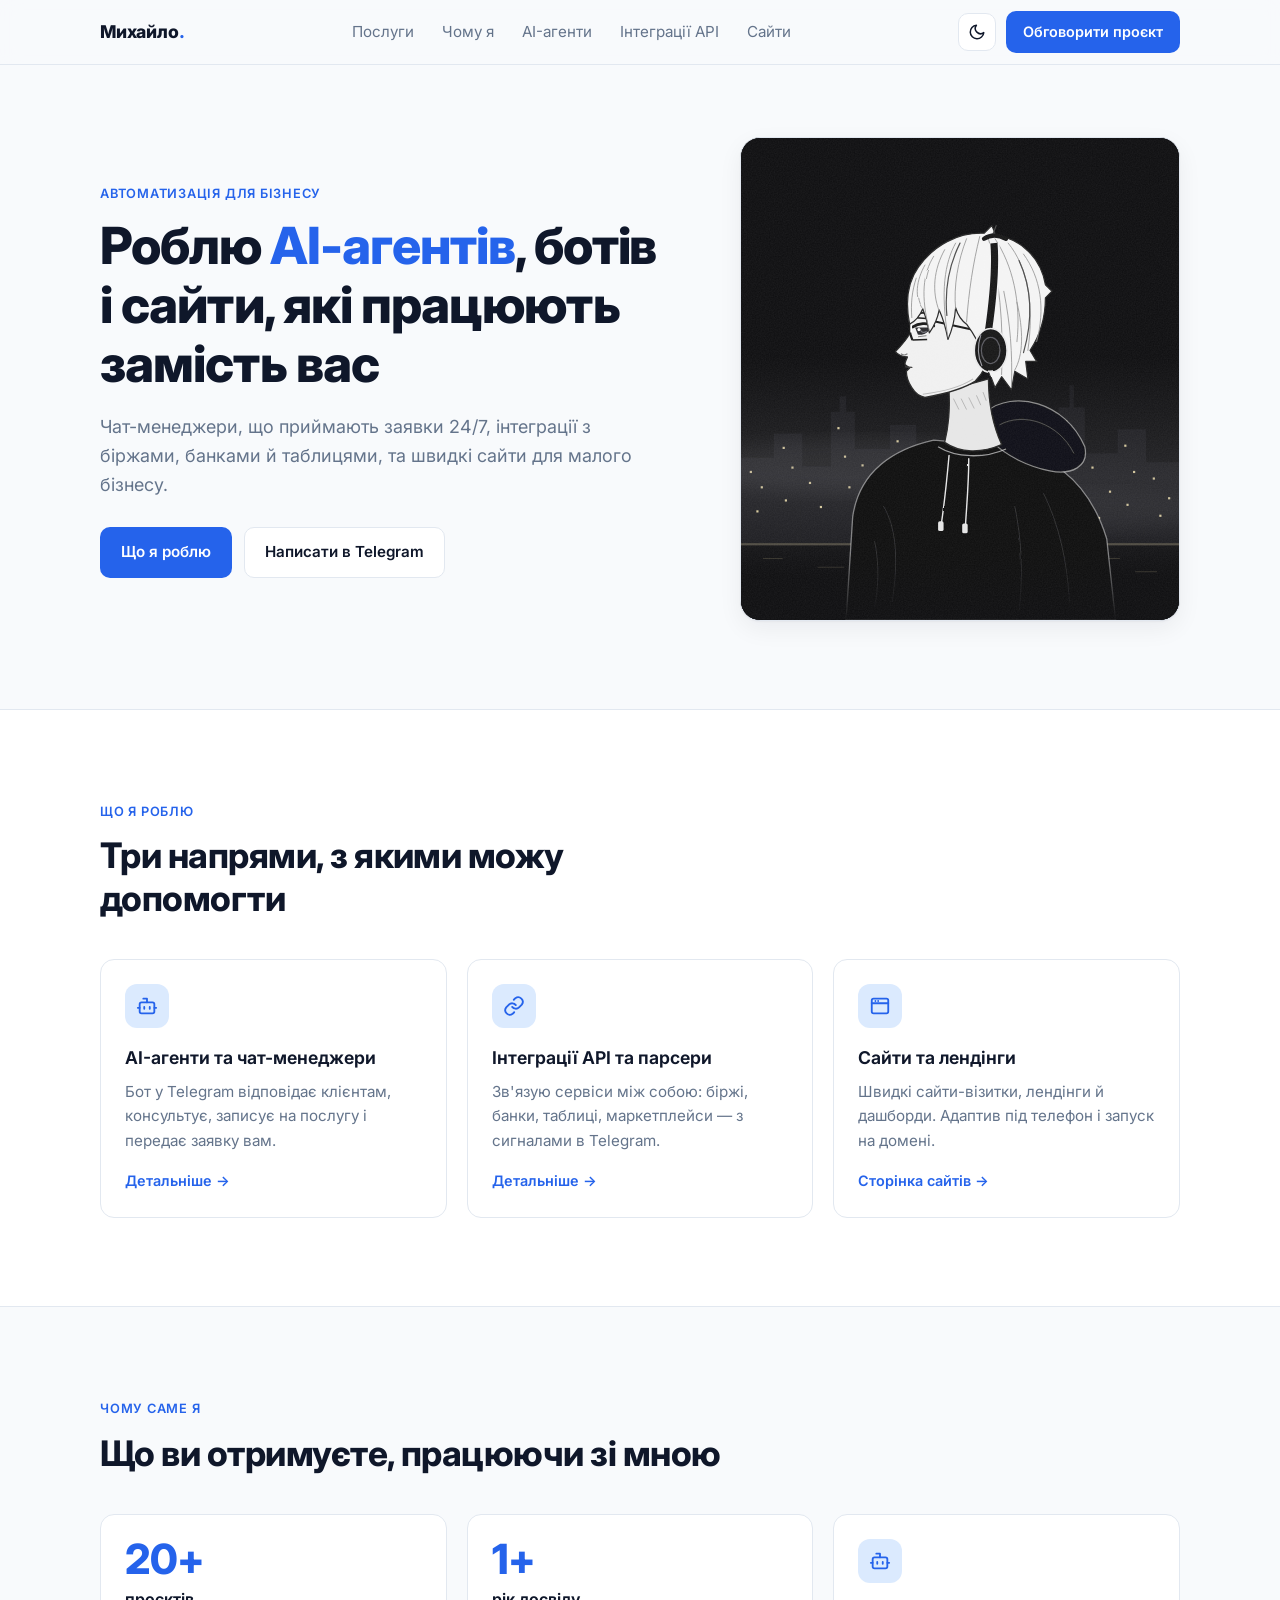
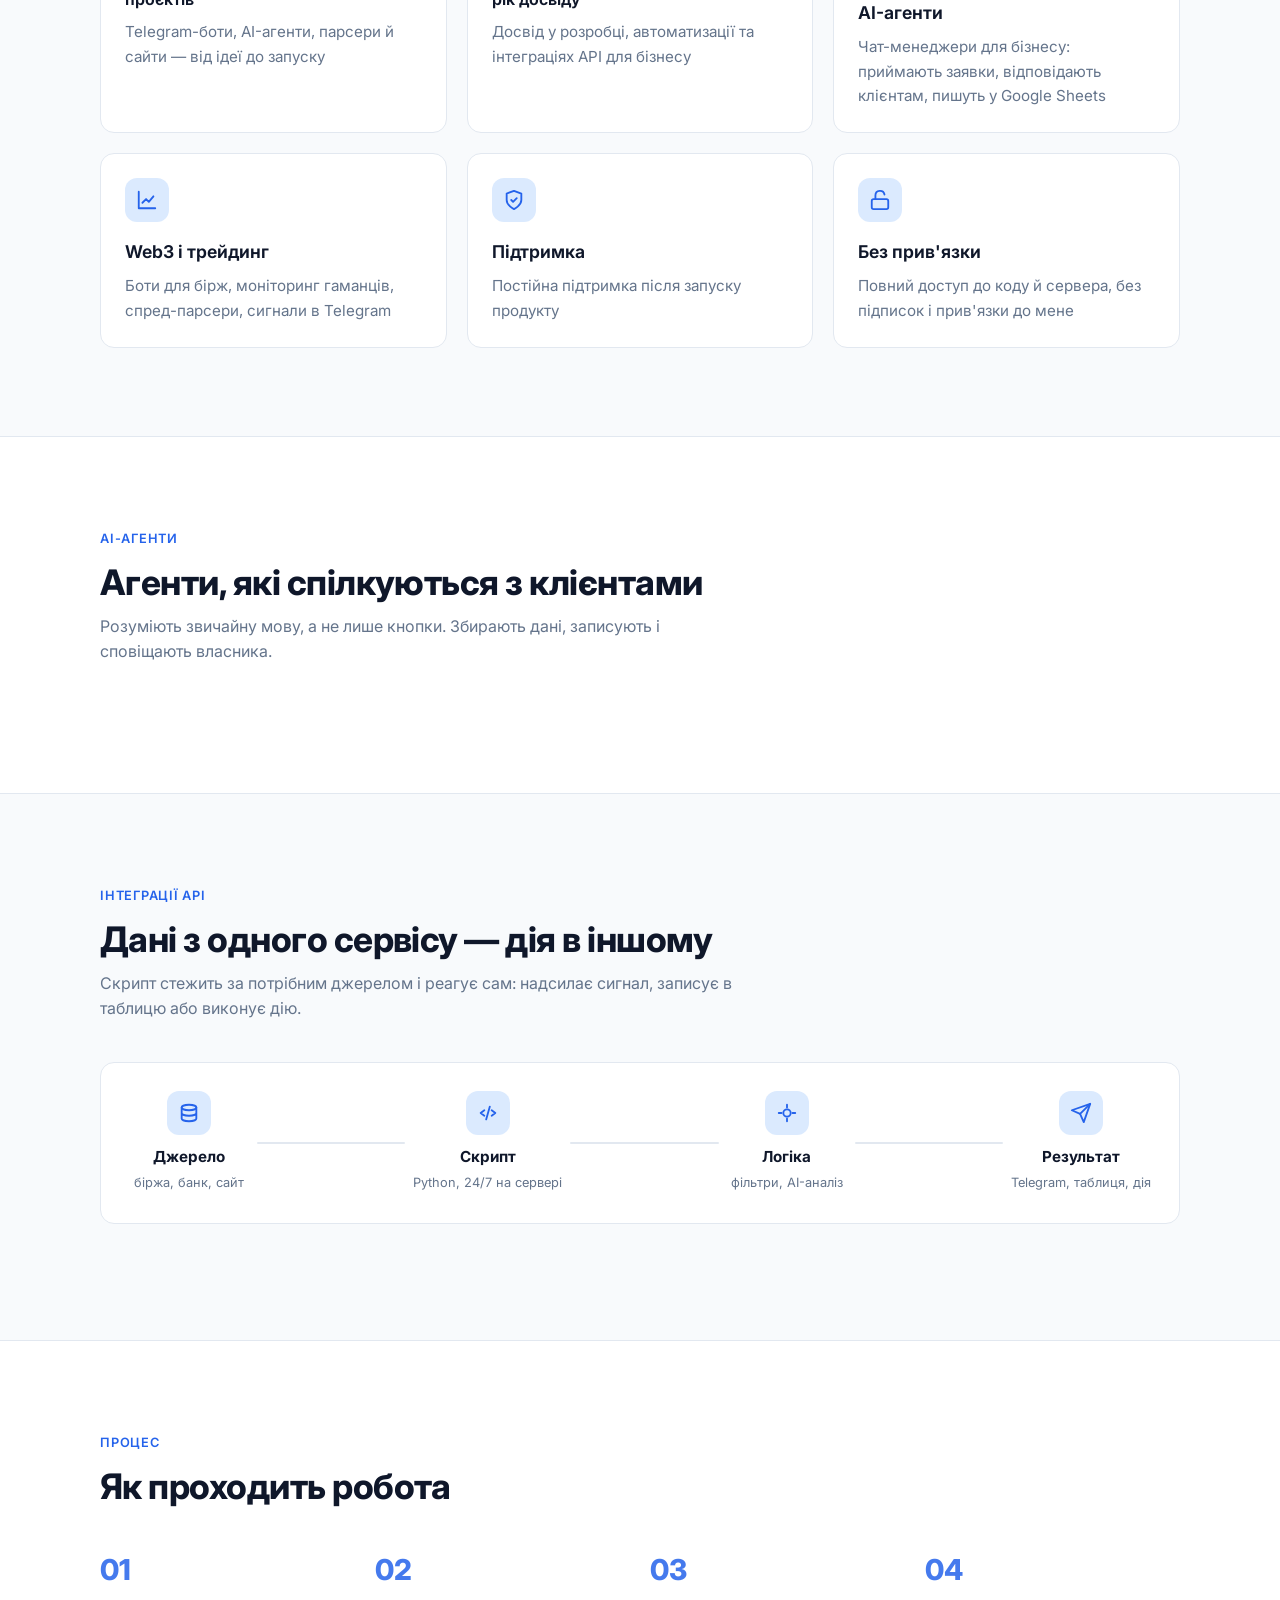
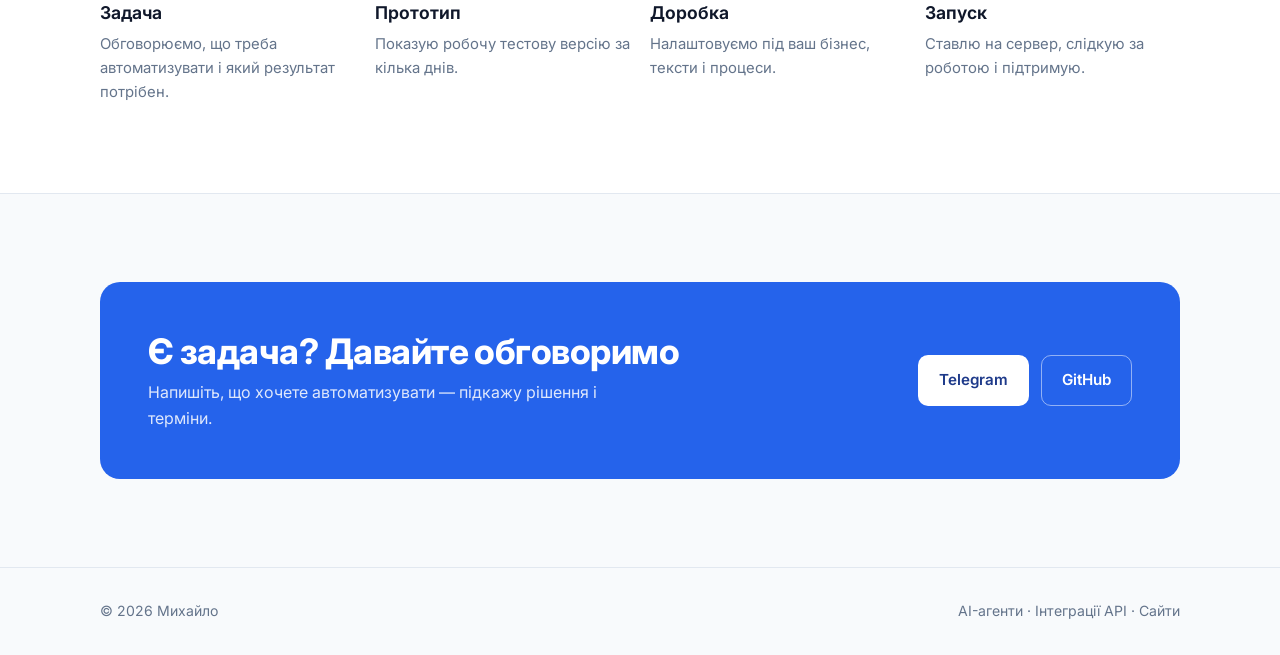
==== commit 1972b54b: "Hero: монохромний аніме-скетч у профіль на фоні нічного міста Co-Authored-By: Claude Opus 5.5 <norep" ====
--- a/index.html
+++ b/index.html
@@ -10,7 +10,7 @@
   <link rel="preconnect" href="https://fonts.googleapis.com">
   <link rel="preconnect" href="https://fonts.gstatic.com" crossorigin>
   <link href="https://fonts.googleapis.com/css2?family=Inter:wght@400;500;600;700;800&display=swap" rel="stylesheet">
-  <link rel="stylesheet" href="assets/css/style.css?v=4">
+  <link rel="stylesheet" href="assets/css/style.css?v=5">
 </head>
 <body>
 
@@ -52,156 +52,141 @@
         </div>
       </div>
 
-      <!-- Ілюстрація: Михайло за ноутбуком (аніме-стиль, вид з-за ноутбука). Кольори фону — змінні --art-* у style.css, анімації — класи .art-* -->
-      <div class="hero-art" aria-label="Ілюстрація: Михайло працює за ноутбуком у навушниках">
-        <svg viewBox="0 0 400 400" xmlns="http://www.w3.org/2000/svg" role="img">
+      <!-- Ілюстрація: Михайло в профіль, нічне місто в тумані (монохромний аніме-скетч). Анімації — класи .art-* у style.css -->
+      <div class="hero-art" aria-label="Ілюстрація: Михайло в навушниках на фоні нічного міста">
+        <svg viewBox="0 0 400 440" xmlns="http://www.w3.org/2000/svg" role="img">
           <defs>
-            <radialGradient id="screenGlow" cx="50%" cy="100%" r="70%">
-              <stop offset="0" stop-color="#60a5fa" stop-opacity=".2"/>
-              <stop offset="1" stop-color="#60a5fa" stop-opacity="0"/>
-            </radialGradient>
-            <clipPath id="lensL"><rect x="172" y="137" width="25" height="20" rx="6"/></clipPath>
-            <clipPath id="lensR"><rect x="203" y="137" width="25" height="20" rx="6"/></clipPath>
+            <filter id="sketch" x="-5%" y="-5%" width="110%" height="110%">
+              <feTurbulence type="fractalNoise" baseFrequency=".045" numOctaves="2" seed="3" result="n"/>
+              <feDisplacementMap in="SourceGraphic" in2="n" scale="1.6"/>
+            </filter>
+            <filter id="grain">
+              <feTurbulence type="fractalNoise" baseFrequency=".85" numOctaves="2" stitchTiles="stitch"/>
+              <feColorMatrix values="0 0 0 0 1  0 0 0 0 1  0 0 0 0 1  0 0 0 .07 0"/>
+            </filter>
+            <filter id="blur8"><feGaussianBlur stdDeviation="8"/></filter>
+            <linearGradient id="fog" x1="0" y1="0" x2="0" y2="1">
+              <stop offset="0" stop-color="#6b6b70" stop-opacity="0"/>
+              <stop offset=".55" stop-color="#6b6b70" stop-opacity=".22"/>
+              <stop offset="1" stop-color="#6b6b70" stop-opacity="0"/>
+            </linearGradient>
+            <linearGradient id="fade" x1="0" y1="0" x2="0" y2="1">
+              <stop offset="0" stop-color="#0d0d0f" stop-opacity="0"/>
+              <stop offset="1" stop-color="#0d0d0f" stop-opacity="1"/>
+            </linearGradient>
           </defs>
 
           <!-- Фон -->
-          <rect width="400" height="400" class="a-bg"/>
-          <circle cx="200" cy="150" r="112" class="a-blob"/>
-          <circle cx="200" cy="150" r="138" fill="none" class="a-ring" stroke-width="1.5" stroke-dasharray="3 7"/>
-          <g class="art-spark" fill="#3b82f6">
-            <path d="M70 70l3 9 9 3-9 3-3 9-3-9-9-3 9-3z"/>
-            <path class="s2" d="M336 110l2 6 6 2-6 2-2 6-2-6-6-2 6-2z"/>
-            <path class="s3" d="M318 46l1.5 4.5 4.5 1.5-4.5 1.5-1.5 4.5-1.5-4.5-4.5-1.5 4.5-1.5z"/>
-          </g>
-
-          <!-- Крісло за спиною -->
-          <rect x="128" y="168" width="144" height="120" rx="26" class="a-chair"/>
-
-          <!-- Волосся ззаду (середня довжина) -->
-          <path d="M153 118 C149 86 172 66 200 66 C228 66 251 86 247 120 L250 174 L241 166 L236 180 L226 168 L174 168 L164 180 L159 166 L150 174 Z"
-                fill="#1e2433" stroke="#0f172a" stroke-width="2.5" stroke-linejoin="round"/>
-
-          <!-- Тулуб (худі) -->
-          <path d="M112 268 C114 226 132 206 168 200 L232 200 C268 206 286 226 288 268 Z"
-                fill="#334155" stroke="#0f172a" stroke-width="2.5" stroke-linejoin="round"/>
-          <path d="M172 200 C178 218 222 218 228 200" fill="#2b3647" stroke="#0f172a" stroke-width="2.5"/>
-          <path d="M190 214 v22 M210 214 v22" stroke="#e2e8f0" stroke-width="2.5" stroke-linecap="round"/>
-
-          <!-- Руки (друкують, ховаються за ноутбуком) -->
-          <g class="art-arms" fill="#334155" stroke="#0f172a" stroke-width="2.5" stroke-linejoin="round">
-            <path d="M124 236 C116 250 120 262 132 268 L162 268 C150 256 142 246 138 232 Z"/>
-            <path d="M276 236 C284 250 280 262 268 268 L238 268 C250 256 258 246 262 232 Z"/>
-          </g>
-
-          <!-- Шия -->
-          <path d="M188 176 h24 v26 c-8 6 -16 6 -24 0 z" fill="#f2c9ad" stroke="#0f172a" stroke-width="2.5"/>
-
-          <!-- Голова (іноді нахиляється — «думає») -->
-          <g class="art-head">
-            <!-- вуха -->
-            <ellipse cx="164" cy="148" rx="7" ry="10" fill="#fbdcc6" stroke="#0f172a" stroke-width="2.5"/>
-            <ellipse cx="236" cy="148" rx="7" ry="10" fill="#fbdcc6" stroke="#0f172a" stroke-width="2.5"/>
-            <!-- обличчя -->
-            <path d="M166 122 C166 96 234 96 234 122 L232 152 C229 170 214 184 200 188 C186 184 171 170 168 152 Z"
-                  fill="#fbdcc6" stroke="#0f172a" stroke-width="2.5" stroke-linejoin="round"/>
-            <!-- світло від екрана на обличчі -->
-            <path d="M168 150 C171 170 186 184 200 188 C214 184 229 170 232 150 Z" fill="url(#screenGlow)"/>
-            <!-- рум'янець -->
-            <ellipse cx="178" cy="165" rx="6" ry="3" fill="#f9a8b4" opacity=".55"/>
-            <ellipse cx="222" cy="165" rx="6" ry="3" fill="#f9a8b4" opacity=".55"/>
-            <!-- брови -->
-            <path d="M176 130 q9 -4 17 -1 M207 129 q8 -3 17 1" fill="none" stroke="#1e2433" stroke-width="2.5" stroke-linecap="round"/>
-            <!-- очі (кліпають) -->
-            <g class="art-eye">
-              <path d="M177 142 q8 -5 16 0" fill="none" stroke="#0f172a" stroke-width="3" stroke-linecap="round"/>
-              <ellipse cx="185" cy="148" rx="5.5" ry="7" fill="#1e3a8a"/>
-              <ellipse cx="185" cy="149" rx="3" ry="4" fill="#0f172a"/>
-              <circle cx="187" cy="145.5" r="1.8" fill="#fff"/>
+          <rect width="400" height="440" fill="#0d0d0f"/>
+
+          <!-- Нічне місто в тумані -->
+          <g fill="#17171b">
+            <rect x="0" y="292" width="34" height="80"/><rect x="30" y="270" width="26" height="102"/>
+            <rect x="54" y="300" width="30" height="72"/><rect x="82" y="250" width="22" height="122"/>
+            <rect x="90" y="236" width="6" height="16"/>
+            <rect x="102" y="284" width="36" height="88"/><rect x="136" y="262" width="24" height="110"/>
+            <rect x="262" y="276" width="30" height="96"/><rect x="290" y="246" width="24" height="126"/>
+            <rect x="300" y="226" width="4" height="22"/>
+            <rect x="312" y="288" width="34" height="84"/><rect x="344" y="266" width="26" height="106"/>
+            <rect x="368" y="296" width="32" height="76"/>
+          </g>
+          <g class="art-lights" fill="#e9d9a6">
+            <rect x="8" y="304" width="2" height="2"/><rect x="18" y="318" width="2" height="2"/><rect x="38" y="282" width="2" height="2"/>
+            <rect x="46" y="300" width="2" height="2"/><rect x="62" y="314" width="2" height="2"/><rect x="88" y="264" width="2" height="2"/>
+            <rect x="94" y="290" width="2" height="2"/><rect x="110" y="298" width="2" height="2"/><rect x="124" y="320" width="2" height="2"/>
+            <rect x="142" y="276" width="2" height="2"/><rect x="150" y="300" width="2" height="2"/><rect x="270" y="290" width="2" height="2"/>
+            <rect x="282" y="312" width="2" height="2"/><rect x="296" y="258" width="2" height="2"/><rect x="304" y="284" width="2" height="2"/>
+            <rect x="320" y="300" width="2" height="2"/><rect x="336" y="322" width="2" height="2"/><rect x="350" y="280" width="2" height="2"/>
+            <rect x="358" y="304" width="2" height="2"/><rect x="376" y="310" width="2" height="2"/><rect x="390" y="328" width="2" height="2"/>
+          </g>
+          <g class="art-lights l2" fill="#e9d9a6">
+            <rect x="14" y="340" width="2" height="2"/><rect x="40" y="330" width="2" height="2"/><rect x="72" y="336" width="2" height="2"/>
+            <rect x="98" y="318" width="2" height="2"/><rect x="116" y="344" width="2" height="2"/><rect x="146" y="330" width="2" height="2"/>
+            <rect x="276" y="338" width="2" height="2"/><rect x="300" y="328" width="2" height="2"/><rect x="326" y="346" width="2" height="2"/>
+            <rect x="352" y="334" width="2" height="2"/><rect x="382" y="344" width="2" height="2"/>
+          </g>
+          <rect x="0" y="370" width="400" height="2" fill="#e9d9a6" opacity=".25"/>
+          <g stroke="#e9d9a6" stroke-width="1" opacity=".18" class="art-water">
+            <path d="M20 384h18M70 392h24M120 386h14M280 390h22M330 384h16M360 396h20"/>
+          </g>
+          <rect x="0" y="200" width="400" height="200" fill="url(#fog)"/>
+          <ellipse class="art-fog" cx="120" cy="300" rx="160" ry="26" fill="#8a8a90" opacity=".10" filter="url(#blur8)"/>
+          <ellipse class="art-fog f2" cx="300" cy="340" rx="140" ry="20" fill="#8a8a90" opacity=".08" filter="url(#blur8)"/>
+
+          <!-- Персонаж -->
+          <g class="art-figure">
+            <g filter="url(#sketch)">
+              <!-- Худі -->
+              <path d="M96 440 L102 346 C108 304 140 284 176 276 L246 282 C290 292 320 320 334 366 L342 440 Z" fill="#0a0a0b" stroke="#d9d9d9" stroke-width="1.2" stroke-opacity=".55"/>
+              <!-- капюшон за шиєю -->
+              <path d="M224 250 C248 230 296 240 314 282 C318 300 302 308 282 304 C262 300 242 290 230 278 Z" fill="#111113" stroke="#d9d9d9" stroke-width="1.1" stroke-opacity=".6"/>
+              <path d="M236 262 C258 250 290 260 304 288" fill="none" stroke="#d9d9d9" stroke-width=".8" stroke-opacity=".35"/>
+              <g fill="none" stroke="#d9d9d9" stroke-opacity=".2" stroke-width=".8">
+                <path d="M130 336 C142 356 144 386 138 424"/><path d="M276 324 C290 352 298 386 300 424"/>
+                <path d="M250 336 C256 366 258 396 254 432"/><path d="M122 368 c4 20 4 40 0 60"/>
+              </g>
+              <g fill="none" stroke="#e5e5e5" stroke-width="1.3" stroke-linecap="round">
+                <path d="M190 290 C188 312 186 332 183 352"/><path d="M208 293 C208 316 206 336 205 354"/>
+              </g>
+              <rect x="180" y="350" width="5" height="9" rx="1.5" fill="#e5e5e5"/><rect x="202" y="352" width="5" height="9" rx="1.5" fill="#e5e5e5"/>
+
+              <!-- Шия -->
+              <path d="M190 230 C191 248 190 262 186 278 C200 288 220 288 238 280 C230 262 226 244 226 220 Z" fill="#e6e6e6" stroke="#262626" stroke-width="1.2"/>
+              <g stroke="#a8a8a8" stroke-width=".7"><path d="M194 238l5 10M201 238l5 10M208 237l5 10M215 235l4 9M221 232l3 8"/></g>
+              <path d="M180 282 C196 292 222 293 242 284" fill="none" stroke="#d9d9d9" stroke-width="1.2" stroke-opacity=".7"/>
+
+              <!-- Голова в профіль -->
+              <path d="M165 118 C158 130 155 142 155 152 C154 158 152 162 153 166 C154 170 157 172 155 177 C151 185 145 191 141 195 C143 198 148 200 152 200 C151 203 149 205 150 207 L154 210 L151 213 C151 217 152 222 156 228 C159 233 163 236 168 237 C184 234 202 230 214 222 C222 214 226 204 228 192 C246 186 262 170 262 150 C262 118 238 98 206 98 C186 98 172 106 165 118 Z"
+                    fill="#f0f0f0" stroke="#262626" stroke-width="1.2" stroke-linejoin="round"/>
+              <path d="M166 234 C182 232 200 228 212 220" fill="none" stroke="#b8b8b8" stroke-width="1"/>
+              <path d="M150 209 L156 209.5" stroke="#3a3a3a" stroke-width="1.2" stroke-linecap="round"/>
+              <path d="M146 197 c2 1.5 4 1.5 6 0" fill="none" stroke="#7a7a7a" stroke-width="1"/>
+              <!-- брова -->
+              <path d="M156 162 C162 159 170 159 177 162" fill="none" stroke="#202020" stroke-width="1.8" stroke-linecap="round"/>
+              <!-- око (кліпає) -->
+              <g class="art-eye">
+                <path d="M159 173 L173 173 C171.5 177.5 166.5 180.5 161.5 179.5 Z" fill="#2a2a2e"/>
+                <path d="M163.5 174.5 C164.5 177.5 167 178.5 169.5 176.5" fill="none" stroke="#74747b" stroke-width="1"/>
+                <circle cx="162.5" cy="175" r="1.4" fill="#fff"/>
+              </g>
+              <path d="M157 172.5 C162 169 170 168.5 176 171.5" fill="none" stroke="#141414" stroke-width="2.6" stroke-linecap="round"/>
+              <path d="M162 181.5 L169 180.6" stroke="#7a7a7a" stroke-width=".9" stroke-linecap="round"/>
+              <!-- окуляри -->
+              <path d="M156.5 164 C153.5 170.5 153.5 178 156.5 184.5" fill="none" stroke="#161616" stroke-width="2"/>
+              <path d="M156.5 164 L173 165 M156.5 184.5 L170 184" fill="none" stroke="#161616" stroke-width="1.4"/>
+              <path d="M172 166.5 L216 176" fill="none" stroke="#161616" stroke-width="1.8" stroke-linecap="round"/>
+              <path class="art-glint" d="M155.4 169 L155.4 177" stroke="#fff" stroke-width="1.6" stroke-linecap="round"/>
+
+              <!-- Волосся (коротке, пасмами) -->
+              <path d="M154 170 C150 150 152 132 162 118 C176 98 198 86 222 87 L229 80 L233 89 C256 92 274 110 278 134 L284 140 L278 146 C278 166 272 182 264 194 L270 204 L260 204 L262 220 L250 213 L247 230 L238 218 L232 228 L226 212 L222 200 C218 188 212 178 206 170 Q199 165 196 155 Q195 170 189 184 Q186 168 181 157 Q179 168 172 178 Q170 166 166 156 Q162 166 154 170 Z"
+                    fill="#f4f4f4" stroke="#262626" stroke-width="1.1" stroke-linejoin="round"/>
+              <g class="art-hair" fill="none" stroke="#8f8f8f" stroke-width=".75" stroke-linecap="round">
+                <path d="M206 92 C198 112 194 136 196 156"/><path d="M196 96 C186 114 182 140 189 182"/>
+                <path d="M186 102 C176 120 174 140 181 158"/><path d="M176 108 C166 124 164 144 172 176"/>
+                <path d="M168 116 C160 130 158 146 166 156"/><path d="M218 90 C212 114 208 140 206 168"/>
+                <path d="M232 92 C248 116 256 150 252 186"/><path d="M244 96 C262 118 268 152 262 194"/>
+                <path d="M258 106 C274 128 278 156 270 186"/><path d="M226 92 C236 128 240 170 238 216"/>
+                <path d="M240 140 C246 170 248 196 247 228"/><path d="M252 150 C258 176 258 198 250 212"/>
+                <path d="M160 128 C156 140 155 152 156 164"/>
+              </g>
+              <g fill="none" stroke="#4c4c4c" stroke-width="1.1" stroke-linecap="round">
+                <path d="M200 96 C190 116 186 140 188 162"/><path d="M254 112 C266 138 266 168 258 196"/><path d="M230 88 l3 -8"/>
+              </g>
+
+              <!-- Навушники -->
+              <path d="M226 176 C230 148 233 120 231 96" fill="none" stroke="#f4f4f4" stroke-width="10"/>
+              <path d="M226 176 C230 148 233 120 231 96" fill="none" stroke="#141416" stroke-width="6.5"/>
+              <path d="M222 92 Q231 86 242 92" fill="none" stroke="#141416" stroke-width="4" stroke-linecap="round"/>
+              <ellipse cx="228" cy="194" rx="15" ry="20" fill="#141416" stroke="#e8e8e8" stroke-width="1.5"/>
+              <ellipse cx="228" cy="194" rx="8.5" ry="12" fill="none" stroke="#5a5a5f" stroke-width="1.2"/>
+              <path d="M219 180 C216 189 216 199 220 208" fill="none" stroke="#9a9aa0" stroke-width="1" stroke-linecap="round"/>
             </g>
-            <g class="art-eye">
-              <path d="M207 142 q8 -5 16 0" fill="none" stroke="#0f172a" stroke-width="3" stroke-linecap="round"/>
-              <ellipse cx="215" cy="148" rx="5.5" ry="7" fill="#1e3a8a"/>
-              <ellipse cx="215" cy="149" rx="3" ry="4" fill="#0f172a"/>
-              <circle cx="217" cy="145.5" r="1.8" fill="#fff"/>
-            </g>
-            <!-- ніс і рот -->
-            <path d="M201 158 l-2 4 h3" fill="none" stroke="#c98f74" stroke-width="1.8" stroke-linecap="round" stroke-linejoin="round"/>
-            <path d="M195 171 q5 3 10 0" fill="none" stroke="#0f172a" stroke-width="2" stroke-linecap="round"/>
-            <!-- окуляри -->
-            <g fill="none" stroke="#0f172a" stroke-width="2.5">
-              <rect x="172" y="137" width="25" height="20" rx="6" fill="#bfdbfe" fill-opacity=".18"/>
-              <rect x="203" y="137" width="25" height="20" rx="6" fill="#bfdbfe" fill-opacity=".18"/>
-              <path d="M197 145 q3 -3 6 0 M172 143 l-7 -2 M228 143 l7 -2"/>
-            </g>
-            <!-- відблиск на скельцях -->
-            <g class="art-glare" stroke="#fff" stroke-width="3" stroke-linecap="round" opacity=".85">
-              <path clip-path="url(#lensL)" d="M178 160 L194 134"/>
-              <path clip-path="url(#lensR)" d="M209 160 L225 134"/>
-            </g>
-            <!-- чубчик і бічні пасма -->
-            <path d="M160 140 C152 96 174 72 202 72 C232 72 252 96 242 140 L237 124 L233 134 L228 112 L222 130 L213 108 L206 128 L198 106 L190 128 L182 110 L176 132 L170 116 L166 138 Z"
-                  fill="#1e2433" stroke="#0f172a" stroke-width="2.5" stroke-linejoin="round"/>
-            <path d="M180 86 q14 -8 30 -4" fill="none" stroke="#475569" stroke-width="4" stroke-linecap="round" opacity=".8"/>
-            <path d="M162 118 L158 160 L167 151 L170 126 Z M238 118 L242 160 L233 151 L230 126 Z"
-                  fill="#1e2433" stroke="#0f172a" stroke-width="2.5" stroke-linejoin="round"/>
-            <!-- навушники -->
-            <path d="M156 146 C146 66 254 66 244 146" fill="none" stroke="#0f172a" stroke-width="11" stroke-linecap="round"/>
-            <path d="M156 146 C146 66 254 66 244 146" fill="none" stroke="#2563eb" stroke-width="6" stroke-linecap="round"/>
-            <rect x="144" y="130" width="20" height="34" rx="9" fill="#2563eb" stroke="#0f172a" stroke-width="2.5"/>
-            <rect x="236" y="130" width="20" height="34" rx="9" fill="#2563eb" stroke="#0f172a" stroke-width="2.5"/>
-            <path d="M149 138 v18 M251 138 v18" stroke="#93c5fd" stroke-width="2.5" stroke-linecap="round"/>
-          </g>
-
-          <!-- Світіння екрана над кришкою -->
-          <ellipse cx="200" cy="212" rx="70" ry="16" fill="#60a5fa" opacity=".18" class="art-screen"/>
-
-          <!-- Ноутбук (задня кришка) -->
-          <g stroke="#0f172a" stroke-width="2.5" stroke-linejoin="round">
-            <rect x="126" y="204" width="148" height="60" rx="7" fill="#e2e8f0"/>
-            <rect x="126" y="258" width="148" height="6" rx="3" fill="#94a3b8"/>
-          </g>
-          <!-- наліпки на кришці -->
-          <g>
-            <rect x="185" y="219" width="30" height="20" rx="5" fill="#2563eb"/>
-            <text x="200" y="233" text-anchor="middle" font-family="ui-monospace, Menlo, monospace" font-size="11" font-weight="700" fill="#fff">&lt;/&gt;</text>
-            <circle cx="150" cy="226" r="7" fill="#fbbf24" stroke="#0f172a" stroke-width="2"/>
-            <path d="M246 222 l3 6 6 1 -4 4 1 6 -6 -3 -6 3 1 -6 -4 -4 6 -1 z" fill="#f472b6" stroke="#0f172a" stroke-width="1.5" stroke-linejoin="round"/>
-          </g>
-
-          <!-- Стіл -->
-          <rect x="52" y="264" width="296" height="10" rx="3" class="a-desk" stroke="#0f172a" stroke-width="2.5"/>
-          <path d="M70 274 v100 M330 274 v100" class="a-desk-leg" stroke-width="5" stroke-linecap="round"/>
-
-          <!-- Чашка з парою -->
-          <g stroke="#0f172a" stroke-width="2.5" stroke-linejoin="round">
-            <path d="M296 238 h22 v19 a7 7 0 0 1 -7 7 h-8 a7 7 0 0 1 -7 -7 z" fill="#fff"/>
-            <path d="M318 243 c8 0 8 11 0 11" fill="none"/>
-            <rect x="301" y="245" width="12" height="4" rx="2" fill="#2563eb" stroke="none"/>
-          </g>
-          <g class="art-steam" stroke="#94a3b8" stroke-width="2" fill="none" stroke-linecap="round">
-            <path d="M302 230 c-4 -5 4 -8 0 -13"/><path d="M311 228 c-4 -5 4 -8 0 -13"/>
-          </g>
-          <!-- Рослинка -->
-          <g stroke="#0f172a" stroke-width="2.5" stroke-linejoin="round">
-            <path d="M84 222 c-12 -6 -14 -20 -8 -26 c8 4 10 14 8 26 z" fill="#4ade80"/>
-            <path d="M88 222 c10 -8 22 -8 24 -2 c-6 6 -16 6 -24 2 z" fill="#22c55e"/>
-            <path d="M86 224 c-2 -12 2 -26 10 -32 c4 8 0 22 -10 32 z" fill="#86efac"/>
-            <path d="M74 236 h26 l-3 28 h-20 z" fill="#f97316"/>
-          </g>
-
-          <!-- Ноги під столом -->
-          <g stroke="#0f172a" stroke-width="2.5" stroke-linejoin="round">
-            <path d="M200 296 v46 M178 352 h44" class="a-desk-leg" stroke-width="4" stroke-linecap="round" fill="none"/>
-            <!-- ліва нога (її чухаємо) -->
-            <path d="M166 274 h26 l-3 92 h-20 z" fill="#1e293b"/>
-            <path d="M164 364 h28 a6 6 0 0 1 0 12 h-28 a6 6 0 0 1 0 -12 z" fill="#f8fafc"/>
-          </g>
-          <!-- права нога — час від часу чухає ліву -->
-          <g class="art-leg" stroke="#0f172a" stroke-width="2.5" stroke-linejoin="round">
-            <path d="M208 274 h26 l-1 92 h-20 z" fill="#1e293b"/>
-            <path d="M208 364 h28 a6 6 0 0 1 0 12 h-28 a6 6 0 0 1 0 -12 z" fill="#f8fafc"/>
-          </g>
-          <path d="M40 378 h320" class="a-floor" stroke-width="2" stroke-linecap="round"/>
+          </g>
+
+          <!-- Низ тоне в темряву -->
+          <rect x="0" y="380" width="400" height="60" fill="url(#fade)"/>
+          <!-- Зерно -->
+          <rect width="400" height="440" filter="url(#grain)" pointer-events="none"/>
         </svg>
       </div>
     </div>
@@ -377,6 +362,6 @@
   </div>
 </footer>
 
-<script src="assets/js/main.js?v=4"></script>
+<script src="assets/js/main.js?v=5"></script>
 </body>
 </html>
--- a/assets/css/style.css
+++ b/assets/css/style.css
@@ -132,77 +132,34 @@
 .hero-stats b { display: block; font-size: 1.5rem; font-weight: 800; }
 .hero-stats span { font-size: .85rem; color: var(--muted); }
 
-/* ===== Ілюстрація в hero (аніме-стиль) ===== */
+/* ===== Ілюстрація в hero (монохромний аніме-скетч) ===== */
 .hero-art {
-  --art-bg: #eef3ff; --art-blob: #dbe6ff; --art-ring: #93b4f5;
-  --art-chair: #c7d2fe; --art-desk: #ffffff; --art-desk-leg: #94a3b8; --art-floor: #c7d2fe;
   max-width: 440px; width: 100%; margin-left: auto;
   border-radius: 20px; overflow: hidden; box-shadow: var(--shadow);
-  border: 1px solid var(--border);
-}
-:root[data-theme="dark"] .hero-art {
-  --art-bg: #0f1a30; --art-blob: #1a2d52; --art-ring: #2c4a85;
-  --art-chair: #24375e; --art-desk: #cbd5e1; --art-desk-leg: #475569; --art-floor: #24375e;
-}
-@media (prefers-color-scheme: dark) {
-  :root:not([data-theme="light"]) .hero-art {
-    --art-bg: #0f1a30; --art-blob: #1a2d52; --art-ring: #2c4a85;
-    --art-chair: #24375e; --art-desk: #cbd5e1; --art-desk-leg: #475569; --art-floor: #24375e;
-  }
+  border: 1px solid var(--border); background: #0d0d0f;
 }
 .hero-art svg { display: block; width: 100%; height: auto; }
-.hero-art .a-bg { fill: var(--art-bg); }
-.hero-art .a-blob { fill: var(--art-blob); }
-.hero-art .a-ring { stroke: var(--art-ring); }
-.hero-art .a-chair { fill: var(--art-chair); stroke: #0f172a; stroke-width: 2.5; }
-.hero-art .a-desk { fill: var(--art-desk); }
-.hero-art .a-desk-leg { stroke: var(--art-desk-leg); }
-.hero-art .a-floor { stroke: var(--art-floor); }
+
+/* Легке дихання */
+.art-figure { animation: breathe 5s ease-in-out infinite; }
+@keyframes breathe { 0%, 100% { transform: translateY(0); } 50% { transform: translateY(1.5px); } }
 
 /* Кліпає очима */
-.art-eye { transform-box: fill-box; transform-origin: center; animation: blink 4.6s infinite; }
-@keyframes blink { 0%, 93%, 100% { transform: scaleY(1); } 95.5% { transform: scaleY(.1); } }
+.art-eye { transform-box: fill-box; transform-origin: center; animation: blink 5s infinite; }
+@keyframes blink { 0%, 94%, 100% { transform: scaleY(1); } 96% { transform: scaleY(.1); } }
 
 /* Відблиск на окулярах */
-.art-glare { animation: glare 6s ease-in-out infinite; }
-@keyframes glare { 0%, 70%, 100% { opacity: .25; } 80% { opacity: .95; } }
-
-/* Іноді задумливо нахиляє голову */
-.art-head { transform-box: view-box; transform-origin: 200px 196px; animation: think 9s ease-in-out infinite; }
-@keyframes think { 0%, 62%, 100% { transform: rotate(0deg); } 68%, 84% { transform: rotate(-4deg); } }
-
-/* Друкує */
-.art-arms { animation: type 3.2s infinite; }
-@keyframes type {
-  0%, 100% { transform: translateY(0); }
-  5% { transform: translateY(1.5px); } 10% { transform: translateY(0); }
-  15% { transform: translateY(1.5px); } 20% { transform: translateY(0); }
-  25% { transform: translateY(1.5px); } 30% { transform: translateY(0); }
-  40% { transform: translateY(1.5px); } 45% { transform: translateY(0); }
-}
-
-/* Нога час від часу чухає іншу ногу */
-.art-leg { transform-box: view-box; transform-origin: 221px 276px; animation: scratch 8s ease-in-out infinite; }
-@keyframes scratch {
-  0%, 58%   { transform: rotate(0deg); }
-  62%       { transform: rotate(16deg); }
-  65%       { transform: rotate(11deg); }
-  68%       { transform: rotate(17deg); }
-  71%       { transform: rotate(11deg); }
-  74%       { transform: rotate(17deg); }
-  77%       { transform: rotate(11deg); }
-  82%, 100% { transform: rotate(0deg); }
-}
-
-/* Пара, світіння екрана, зірочки */
-.art-steam { animation: steam 2.4s ease-in-out infinite; }
-@keyframes steam { 0%, 100% { opacity: .2; transform: translateY(2px); } 50% { opacity: .8; transform: translateY(-3px); } }
-.art-screen { animation: screen 3s ease-in-out infinite; }
-@keyframes screen { 0%, 100% { opacity: .14; } 50% { opacity: .24; } }
-.art-spark path { transform-box: fill-box; transform-origin: center; animation: twinkle 3s ease-in-out infinite; }
-.art-spark .s2 { animation-delay: 1s; }
-.art-spark .s3 { animation-delay: 2s; }
-@keyframes twinkle { 0%, 100% { opacity: .3; transform: scale(.7); } 50% { opacity: 1; transform: scale(1); } }
+.art-glint { animation: glint 6s ease-in-out infinite; }
+@keyframes glint { 0%, 70%, 100% { opacity: 0; } 78% { opacity: 1; } 86% { opacity: 0; } }
+
+/* Вогні міста мерехтять, туман пливе */
+.art-lights { animation: lights 3.5s ease-in-out infinite; }
+.art-lights.l2 { animation-duration: 5s; animation-delay: 1.2s; }
+@keyframes lights { 0%, 100% { opacity: .85; } 50% { opacity: .35; } }
+.art-fog { animation: fog 14s ease-in-out infinite alternate; }
+.art-fog.f2 { animation-duration: 18s; animation-direction: alternate-reverse; }
+@keyframes fog { from { transform: translateX(-30px); } to { transform: translateX(40px); } }
+.art-water { animation: lights 4s ease-in-out infinite; }
 
 /* ===== Картки ===== */
 .grid-3 { display: grid; grid-template-columns: repeat(3, 1fr); gap: 20px; }
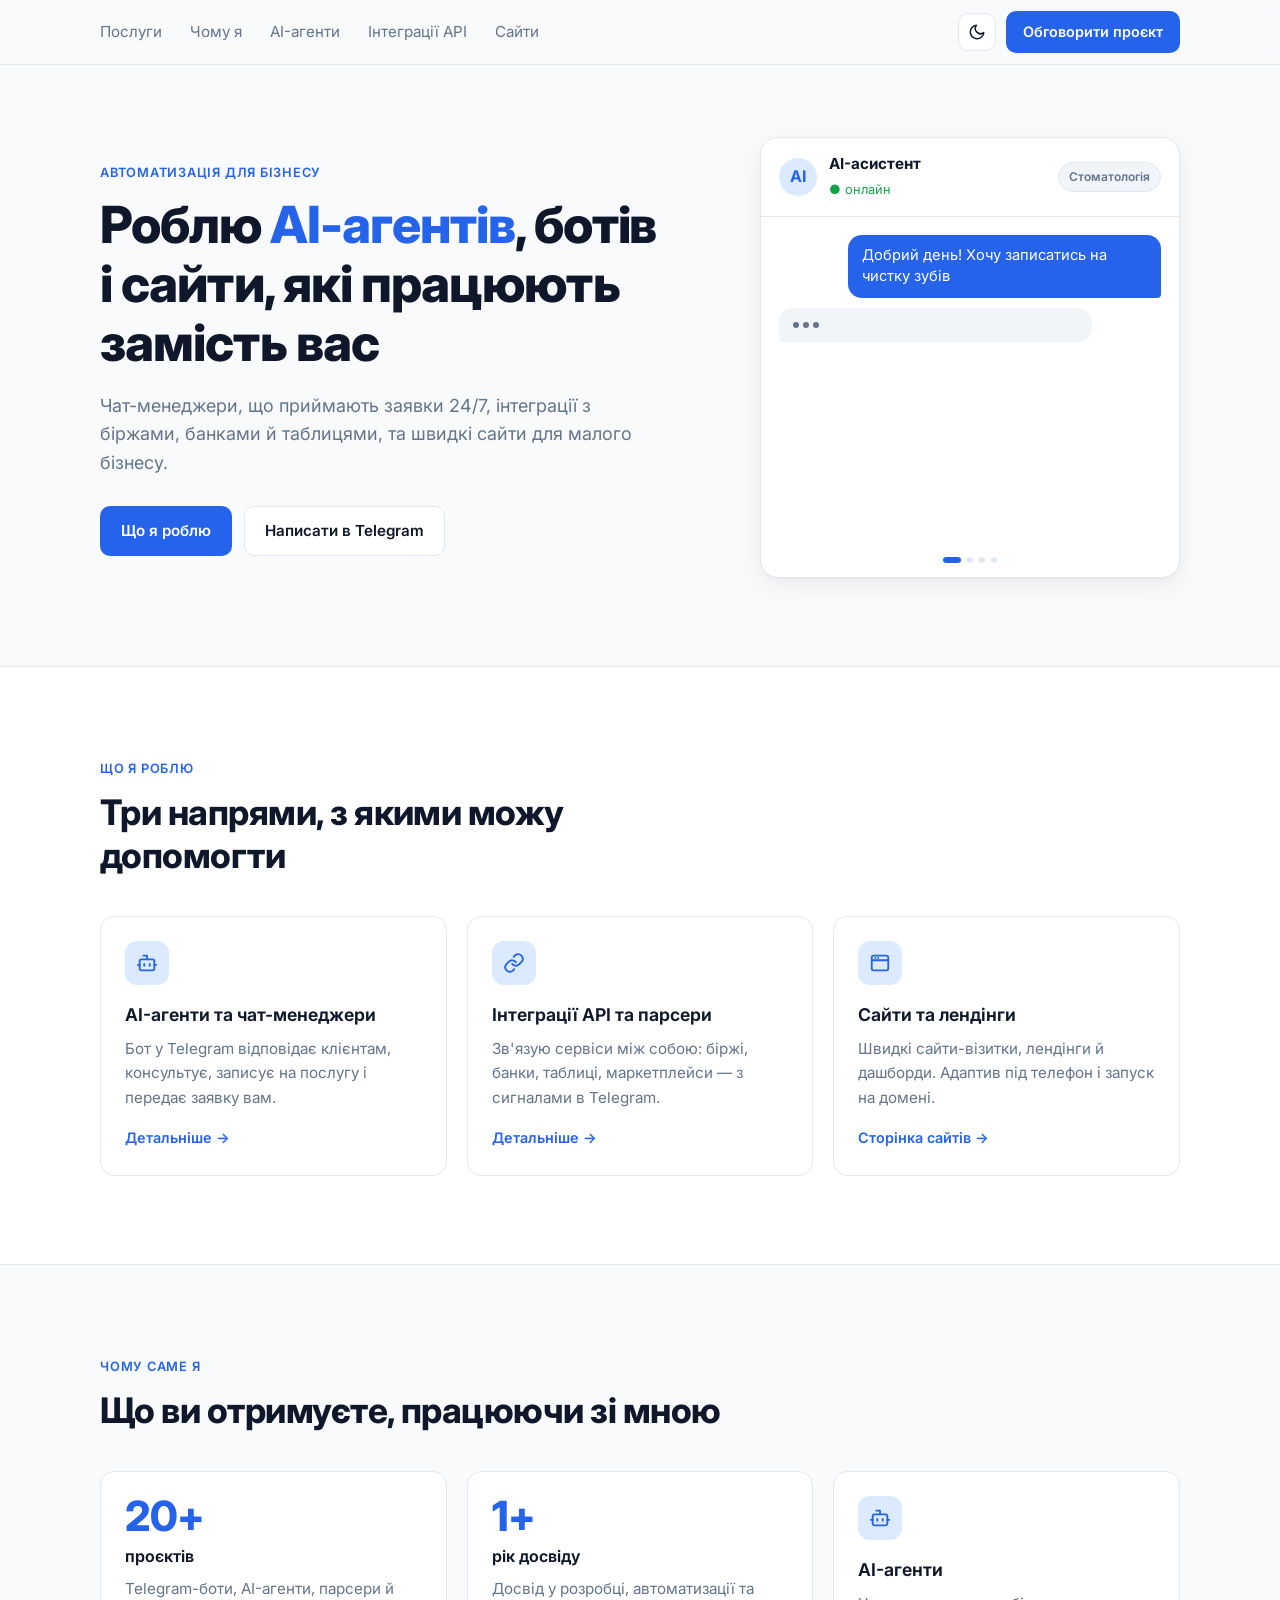
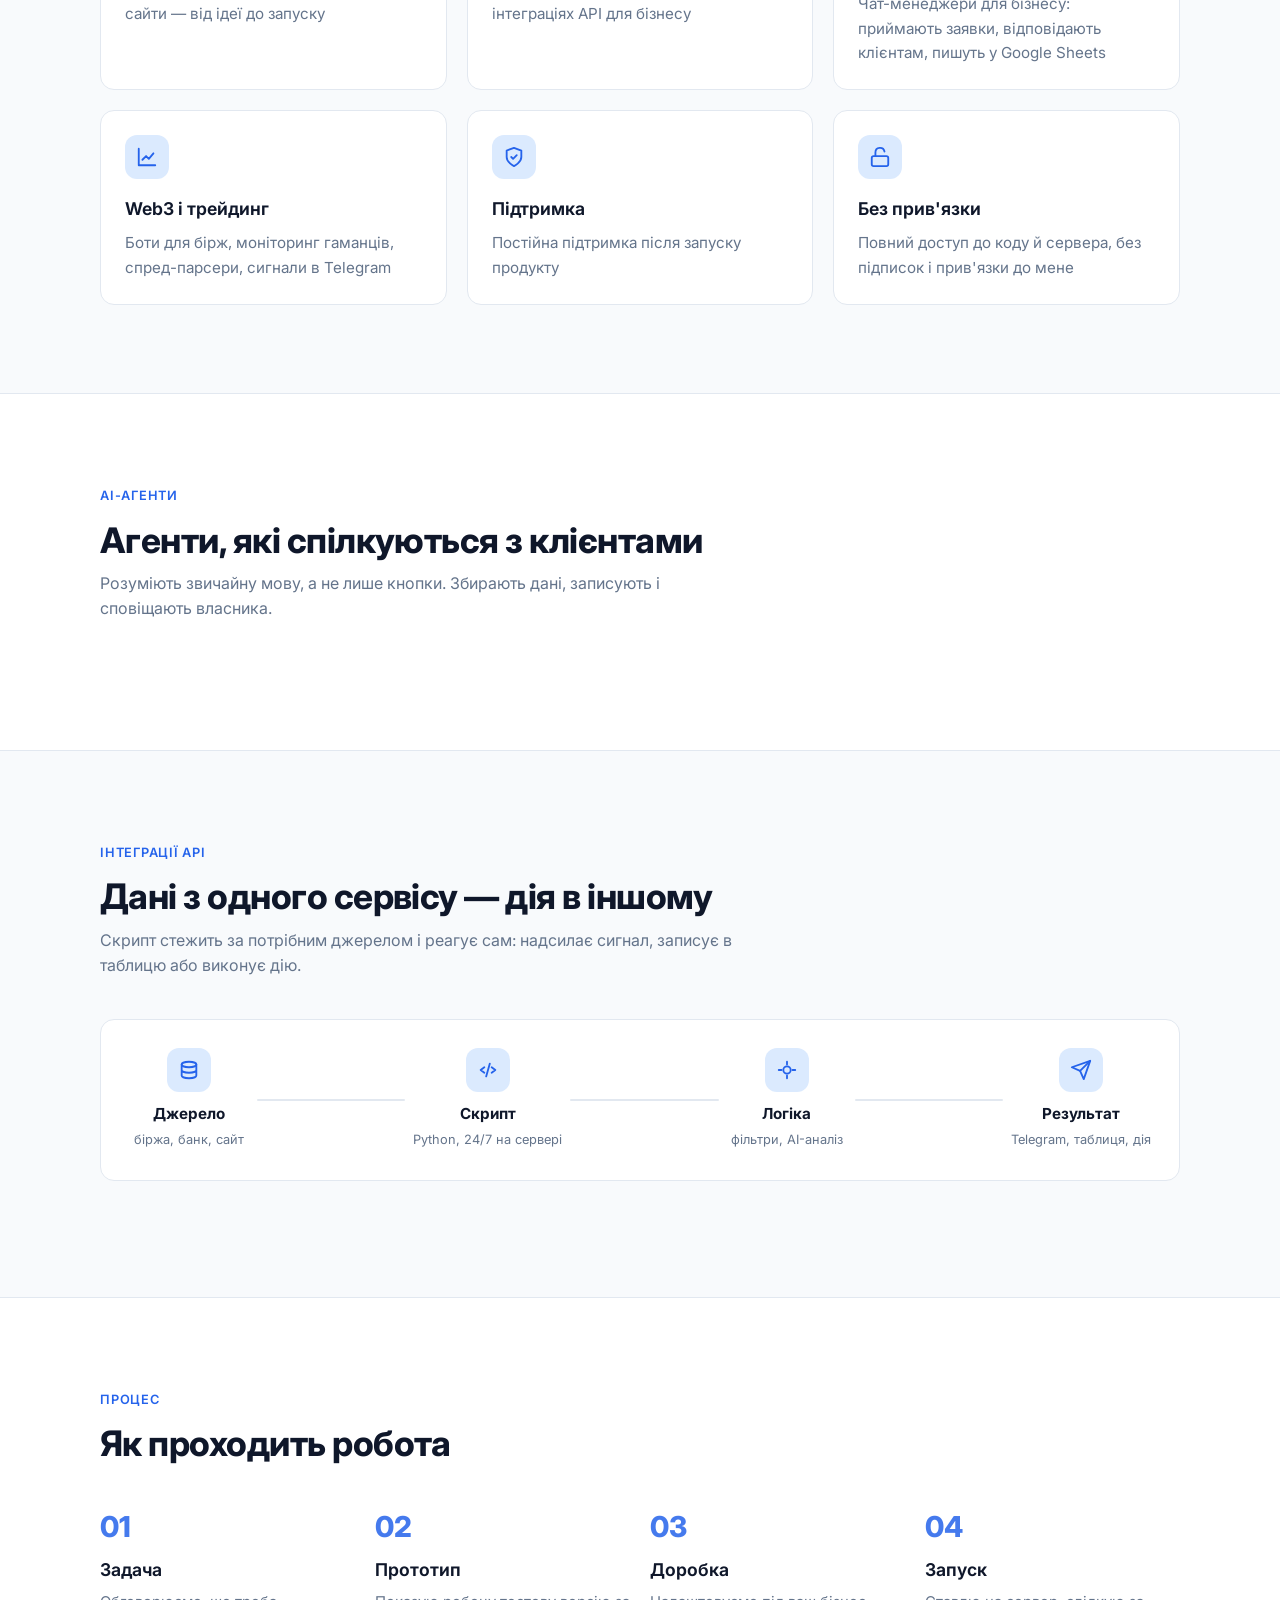
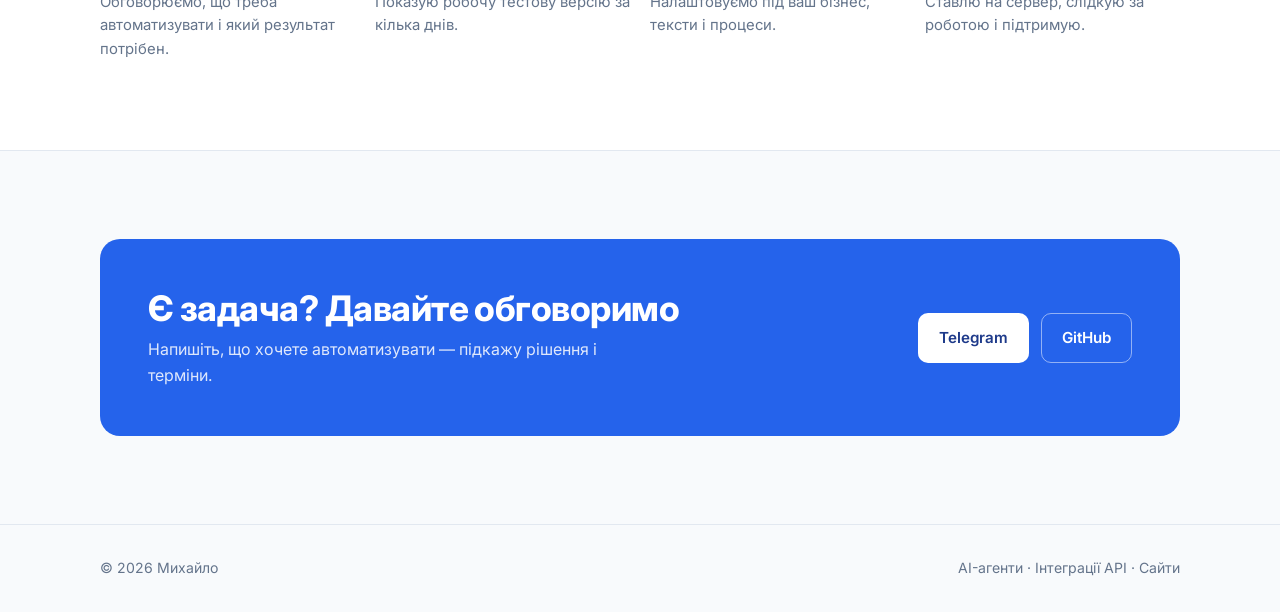
==== commit e6842de4: "Hero: повернуто демо-чат — універсальний AI-асистент з кількома ситуаціями; прибрано логотип Co-Auth" ====
--- a/index.html
+++ b/index.html
@@ -10,14 +10,13 @@
   <link rel="preconnect" href="https://fonts.googleapis.com">
   <link rel="preconnect" href="https://fonts.gstatic.com" crossorigin>
   <link href="https://fonts.googleapis.com/css2?family=Inter:wght@400;500;600;700;800&display=swap" rel="stylesheet">
-  <link rel="stylesheet" href="assets/css/style.css?v=5">
+  <link rel="stylesheet" href="assets/css/style.css?v=6">
 </head>
 <body>
 
 <!-- ===== НАВІГАЦІЯ ===== -->
 <header class="nav">
   <div class="container nav-inner">
-    <a href="index.html" class="logo">Михайло<span>.</span></a>
     <ul class="nav-links">
       <li><a href="#services">Послуги</a></li>
       <li><a href="#why">Чому я</a></li>
@@ -52,142 +51,15 @@
         </div>
       </div>
 
-      <!-- Ілюстрація: Михайло в профіль, нічне місто в тумані (монохромний аніме-скетч). Анімації — класи .art-* у style.css -->
-      <div class="hero-art" aria-label="Ілюстрація: Михайло в навушниках на фоні нічного міста">
-        <svg viewBox="0 0 400 440" xmlns="http://www.w3.org/2000/svg" role="img">
-          <defs>
-            <filter id="sketch" x="-5%" y="-5%" width="110%" height="110%">
-              <feTurbulence type="fractalNoise" baseFrequency=".045" numOctaves="2" seed="3" result="n"/>
-              <feDisplacementMap in="SourceGraphic" in2="n" scale="1.6"/>
-            </filter>
-            <filter id="grain">
-              <feTurbulence type="fractalNoise" baseFrequency=".85" numOctaves="2" stitchTiles="stitch"/>
-              <feColorMatrix values="0 0 0 0 1  0 0 0 0 1  0 0 0 0 1  0 0 0 .07 0"/>
-            </filter>
-            <filter id="blur8"><feGaussianBlur stdDeviation="8"/></filter>
-            <linearGradient id="fog" x1="0" y1="0" x2="0" y2="1">
-              <stop offset="0" stop-color="#6b6b70" stop-opacity="0"/>
-              <stop offset=".55" stop-color="#6b6b70" stop-opacity=".22"/>
-              <stop offset="1" stop-color="#6b6b70" stop-opacity="0"/>
-            </linearGradient>
-            <linearGradient id="fade" x1="0" y1="0" x2="0" y2="1">
-              <stop offset="0" stop-color="#0d0d0f" stop-opacity="0"/>
-              <stop offset="1" stop-color="#0d0d0f" stop-opacity="1"/>
-            </linearGradient>
-          </defs>
-
-          <!-- Фон -->
-          <rect width="400" height="440" fill="#0d0d0f"/>
-
-          <!-- Нічне місто в тумані -->
-          <g fill="#17171b">
-            <rect x="0" y="292" width="34" height="80"/><rect x="30" y="270" width="26" height="102"/>
-            <rect x="54" y="300" width="30" height="72"/><rect x="82" y="250" width="22" height="122"/>
-            <rect x="90" y="236" width="6" height="16"/>
-            <rect x="102" y="284" width="36" height="88"/><rect x="136" y="262" width="24" height="110"/>
-            <rect x="262" y="276" width="30" height="96"/><rect x="290" y="246" width="24" height="126"/>
-            <rect x="300" y="226" width="4" height="22"/>
-            <rect x="312" y="288" width="34" height="84"/><rect x="344" y="266" width="26" height="106"/>
-            <rect x="368" y="296" width="32" height="76"/>
-          </g>
-          <g class="art-lights" fill="#e9d9a6">
-            <rect x="8" y="304" width="2" height="2"/><rect x="18" y="318" width="2" height="2"/><rect x="38" y="282" width="2" height="2"/>
-            <rect x="46" y="300" width="2" height="2"/><rect x="62" y="314" width="2" height="2"/><rect x="88" y="264" width="2" height="2"/>
-            <rect x="94" y="290" width="2" height="2"/><rect x="110" y="298" width="2" height="2"/><rect x="124" y="320" width="2" height="2"/>
-            <rect x="142" y="276" width="2" height="2"/><rect x="150" y="300" width="2" height="2"/><rect x="270" y="290" width="2" height="2"/>
-            <rect x="282" y="312" width="2" height="2"/><rect x="296" y="258" width="2" height="2"/><rect x="304" y="284" width="2" height="2"/>
-            <rect x="320" y="300" width="2" height="2"/><rect x="336" y="322" width="2" height="2"/><rect x="350" y="280" width="2" height="2"/>
-            <rect x="358" y="304" width="2" height="2"/><rect x="376" y="310" width="2" height="2"/><rect x="390" y="328" width="2" height="2"/>
-          </g>
-          <g class="art-lights l2" fill="#e9d9a6">
-            <rect x="14" y="340" width="2" height="2"/><rect x="40" y="330" width="2" height="2"/><rect x="72" y="336" width="2" height="2"/>
-            <rect x="98" y="318" width="2" height="2"/><rect x="116" y="344" width="2" height="2"/><rect x="146" y="330" width="2" height="2"/>
-            <rect x="276" y="338" width="2" height="2"/><rect x="300" y="328" width="2" height="2"/><rect x="326" y="346" width="2" height="2"/>
-            <rect x="352" y="334" width="2" height="2"/><rect x="382" y="344" width="2" height="2"/>
-          </g>
-          <rect x="0" y="370" width="400" height="2" fill="#e9d9a6" opacity=".25"/>
-          <g stroke="#e9d9a6" stroke-width="1" opacity=".18" class="art-water">
-            <path d="M20 384h18M70 392h24M120 386h14M280 390h22M330 384h16M360 396h20"/>
-          </g>
-          <rect x="0" y="200" width="400" height="200" fill="url(#fog)"/>
-          <ellipse class="art-fog" cx="120" cy="300" rx="160" ry="26" fill="#8a8a90" opacity=".10" filter="url(#blur8)"/>
-          <ellipse class="art-fog f2" cx="300" cy="340" rx="140" ry="20" fill="#8a8a90" opacity=".08" filter="url(#blur8)"/>
-
-          <!-- Персонаж -->
-          <g class="art-figure">
-            <g filter="url(#sketch)">
-              <!-- Худі -->
-              <path d="M96 440 L102 346 C108 304 140 284 176 276 L246 282 C290 292 320 320 334 366 L342 440 Z" fill="#0a0a0b" stroke="#d9d9d9" stroke-width="1.2" stroke-opacity=".55"/>
-              <!-- капюшон за шиєю -->
-              <path d="M224 250 C248 230 296 240 314 282 C318 300 302 308 282 304 C262 300 242 290 230 278 Z" fill="#111113" stroke="#d9d9d9" stroke-width="1.1" stroke-opacity=".6"/>
-              <path d="M236 262 C258 250 290 260 304 288" fill="none" stroke="#d9d9d9" stroke-width=".8" stroke-opacity=".35"/>
-              <g fill="none" stroke="#d9d9d9" stroke-opacity=".2" stroke-width=".8">
-                <path d="M130 336 C142 356 144 386 138 424"/><path d="M276 324 C290 352 298 386 300 424"/>
-                <path d="M250 336 C256 366 258 396 254 432"/><path d="M122 368 c4 20 4 40 0 60"/>
-              </g>
-              <g fill="none" stroke="#e5e5e5" stroke-width="1.3" stroke-linecap="round">
-                <path d="M190 290 C188 312 186 332 183 352"/><path d="M208 293 C208 316 206 336 205 354"/>
-              </g>
-              <rect x="180" y="350" width="5" height="9" rx="1.5" fill="#e5e5e5"/><rect x="202" y="352" width="5" height="9" rx="1.5" fill="#e5e5e5"/>
-
-              <!-- Шия -->
-              <path d="M190 230 C191 248 190 262 186 278 C200 288 220 288 238 280 C230 262 226 244 226 220 Z" fill="#e6e6e6" stroke="#262626" stroke-width="1.2"/>
-              <g stroke="#a8a8a8" stroke-width=".7"><path d="M194 238l5 10M201 238l5 10M208 237l5 10M215 235l4 9M221 232l3 8"/></g>
-              <path d="M180 282 C196 292 222 293 242 284" fill="none" stroke="#d9d9d9" stroke-width="1.2" stroke-opacity=".7"/>
-
-              <!-- Голова в профіль -->
-              <path d="M165 118 C158 130 155 142 155 152 C154 158 152 162 153 166 C154 170 157 172 155 177 C151 185 145 191 141 195 C143 198 148 200 152 200 C151 203 149 205 150 207 L154 210 L151 213 C151 217 152 222 156 228 C159 233 163 236 168 237 C184 234 202 230 214 222 C222 214 226 204 228 192 C246 186 262 170 262 150 C262 118 238 98 206 98 C186 98 172 106 165 118 Z"
-                    fill="#f0f0f0" stroke="#262626" stroke-width="1.2" stroke-linejoin="round"/>
-              <path d="M166 234 C182 232 200 228 212 220" fill="none" stroke="#b8b8b8" stroke-width="1"/>
-              <path d="M150 209 L156 209.5" stroke="#3a3a3a" stroke-width="1.2" stroke-linecap="round"/>
-              <path d="M146 197 c2 1.5 4 1.5 6 0" fill="none" stroke="#7a7a7a" stroke-width="1"/>
-              <!-- брова -->
-              <path d="M156 162 C162 159 170 159 177 162" fill="none" stroke="#202020" stroke-width="1.8" stroke-linecap="round"/>
-              <!-- око (кліпає) -->
-              <g class="art-eye">
-                <path d="M159 173 L173 173 C171.5 177.5 166.5 180.5 161.5 179.5 Z" fill="#2a2a2e"/>
-                <path d="M163.5 174.5 C164.5 177.5 167 178.5 169.5 176.5" fill="none" stroke="#74747b" stroke-width="1"/>
-                <circle cx="162.5" cy="175" r="1.4" fill="#fff"/>
-              </g>
-              <path d="M157 172.5 C162 169 170 168.5 176 171.5" fill="none" stroke="#141414" stroke-width="2.6" stroke-linecap="round"/>
-              <path d="M162 181.5 L169 180.6" stroke="#7a7a7a" stroke-width=".9" stroke-linecap="round"/>
-              <!-- окуляри -->
-              <path d="M156.5 164 C153.5 170.5 153.5 178 156.5 184.5" fill="none" stroke="#161616" stroke-width="2"/>
-              <path d="M156.5 164 L173 165 M156.5 184.5 L170 184" fill="none" stroke="#161616" stroke-width="1.4"/>
-              <path d="M172 166.5 L216 176" fill="none" stroke="#161616" stroke-width="1.8" stroke-linecap="round"/>
-              <path class="art-glint" d="M155.4 169 L155.4 177" stroke="#fff" stroke-width="1.6" stroke-linecap="round"/>
-
-              <!-- Волосся (коротке, пасмами) -->
-              <path d="M154 170 C150 150 152 132 162 118 C176 98 198 86 222 87 L229 80 L233 89 C256 92 274 110 278 134 L284 140 L278 146 C278 166 272 182 264 194 L270 204 L260 204 L262 220 L250 213 L247 230 L238 218 L232 228 L226 212 L222 200 C218 188 212 178 206 170 Q199 165 196 155 Q195 170 189 184 Q186 168 181 157 Q179 168 172 178 Q170 166 166 156 Q162 166 154 170 Z"
-                    fill="#f4f4f4" stroke="#262626" stroke-width="1.1" stroke-linejoin="round"/>
-              <g class="art-hair" fill="none" stroke="#8f8f8f" stroke-width=".75" stroke-linecap="round">
-                <path d="M206 92 C198 112 194 136 196 156"/><path d="M196 96 C186 114 182 140 189 182"/>
-                <path d="M186 102 C176 120 174 140 181 158"/><path d="M176 108 C166 124 164 144 172 176"/>
-                <path d="M168 116 C160 130 158 146 166 156"/><path d="M218 90 C212 114 208 140 206 168"/>
-                <path d="M232 92 C248 116 256 150 252 186"/><path d="M244 96 C262 118 268 152 262 194"/>
-                <path d="M258 106 C274 128 278 156 270 186"/><path d="M226 92 C236 128 240 170 238 216"/>
-                <path d="M240 140 C246 170 248 196 247 228"/><path d="M252 150 C258 176 258 198 250 212"/>
-                <path d="M160 128 C156 140 155 152 156 164"/>
-              </g>
-              <g fill="none" stroke="#4c4c4c" stroke-width="1.1" stroke-linecap="round">
-                <path d="M200 96 C190 116 186 140 188 162"/><path d="M254 112 C266 138 266 168 258 196"/><path d="M230 88 l3 -8"/>
-              </g>
-
-              <!-- Навушники -->
-              <path d="M226 176 C230 148 233 120 231 96" fill="none" stroke="#f4f4f4" stroke-width="10"/>
-              <path d="M226 176 C230 148 233 120 231 96" fill="none" stroke="#141416" stroke-width="6.5"/>
-              <path d="M222 92 Q231 86 242 92" fill="none" stroke="#141416" stroke-width="4" stroke-linecap="round"/>
-              <ellipse cx="228" cy="194" rx="15" ry="20" fill="#141416" stroke="#e8e8e8" stroke-width="1.5"/>
-              <ellipse cx="228" cy="194" rx="8.5" ry="12" fill="none" stroke="#5a5a5f" stroke-width="1.2"/>
-              <path d="M219 180 C216 189 216 199 220 208" fill="none" stroke="#9a9aa0" stroke-width="1" stroke-linecap="round"/>
-            </g>
-          </g>
-
-          <!-- Низ тоне в темряву -->
-          <rect x="0" y="380" width="400" height="60" fill="url(#fade)"/>
-          <!-- Зерно -->
-          <rect width="400" height="440" filter="url(#grain)" pointer-events="none"/>
-        </svg>
+      <!-- Демо AI-агента: по черзі показує різні ситуації (сценарії — масив SCENARIOS у assets/js/main.js) -->
+      <div class="chat" aria-label="Демо роботи AI-агента">
+        <div class="chat-head">
+          <div class="chat-avatar">AI</div>
+          <div class="chat-title"><b>AI-асистент</b><small>● онлайн</small></div>
+          <span class="chat-niche" id="chat-niche"></span>
+        </div>
+        <div class="chat-body" id="chat-body"></div>
+        <div class="chat-dots" id="chat-dots"></div>
       </div>
     </div>
   </section>
@@ -362,6 +234,6 @@
   </div>
 </footer>
 
-<script src="assets/js/main.js?v=5"></script>
+<script src="assets/js/main.js?v=6"></script>
 </body>
 </html>
--- a/assets/css/style.css
+++ b/assets/css/style.css
@@ -98,7 +98,7 @@
 .nav-links a:hover, .nav-links a.active { color: var(--text); }
 .nav-cta { padding: 8px 16px; font-size: .9rem; }
 .burger { display: none; background: none; border: 0; color: var(--text); cursor: pointer; padding: 6px; }
-.nav-right { display: flex; align-items: center; gap: 10px; }
+.nav-right { display: flex; align-items: center; gap: 10px; margin-left: auto; }
 
 /* Перемикач теми */
 .theme-toggle {
@@ -132,34 +132,47 @@
 .hero-stats b { display: block; font-size: 1.5rem; font-weight: 800; }
 .hero-stats span { font-size: .85rem; color: var(--muted); }
 
-/* ===== Ілюстрація в hero (монохромний аніме-скетч) ===== */
-.hero-art {
-  max-width: 440px; width: 100%; margin-left: auto;
-  border-radius: 20px; overflow: hidden; box-shadow: var(--shadow);
-  border: 1px solid var(--border); background: #0d0d0f;
-}
-.hero-art svg { display: block; width: 100%; height: auto; }
-
-/* Легке дихання */
-.art-figure { animation: breathe 5s ease-in-out infinite; }
-@keyframes breathe { 0%, 100% { transform: translateY(0); } 50% { transform: translateY(1.5px); } }
-
-/* Кліпає очима */
-.art-eye { transform-box: fill-box; transform-origin: center; animation: blink 5s infinite; }
-@keyframes blink { 0%, 94%, 100% { transform: scaleY(1); } 96% { transform: scaleY(.1); } }
-
-/* Відблиск на окулярах */
-.art-glint { animation: glint 6s ease-in-out infinite; }
-@keyframes glint { 0%, 70%, 100% { opacity: 0; } 78% { opacity: 1; } 86% { opacity: 0; } }
-
-/* Вогні міста мерехтять, туман пливе */
-.art-lights { animation: lights 3.5s ease-in-out infinite; }
-.art-lights.l2 { animation-duration: 5s; animation-delay: 1.2s; }
-@keyframes lights { 0%, 100% { opacity: .85; } 50% { opacity: .35; } }
-.art-fog { animation: fog 14s ease-in-out infinite alternate; }
-.art-fog.f2 { animation-duration: 18s; animation-direction: alternate-reverse; }
-@keyframes fog { from { transform: translateX(-30px); } to { transform: translateX(40px); } }
-.art-water { animation: lights 4s ease-in-out infinite; }
+/* ===== Чат-демо агента ===== */
+.chat {
+  background: var(--surface); border: 1px solid var(--border); border-radius: 18px;
+  box-shadow: var(--shadow); overflow: hidden; max-width: 420px; margin-left: auto; width: 100%;
+}
+.chat-head { display: flex; align-items: center; gap: 12px; padding: 14px 18px; border-bottom: 1px solid var(--border); }
+.chat-avatar {
+  width: 38px; height: 38px; border-radius: 50%; background: var(--accent-soft); color: var(--accent);
+  display: grid; place-items: center; font-weight: 700; flex: 0 0 auto;
+}
+.chat-title b { display: block; font-size: .95rem; }
+.chat-title small { color: var(--ok); font-size: .8rem; }
+.chat-niche {
+  margin-left: auto; font-size: .75rem; font-weight: 600; padding: 4px 10px; border-radius: 999px;
+  background: var(--surface-2); color: var(--muted); border: 1px solid var(--border);
+  transition: opacity .3s; white-space: nowrap;
+}
+.chat-body {
+  padding: 18px; height: 340px; display: flex; flex-direction: column; gap: 10px; overflow: hidden;
+  transition: opacity .35s;
+}
+.chat-body.fade { opacity: 0; }
+.msg {
+  max-width: 82%; padding: 10px 14px; border-radius: 14px; font-size: .92rem; line-height: 1.45;
+  animation: pop .3s ease both; flex: 0 0 auto;
+}
+.msg.bot { background: var(--surface-2); border-bottom-left-radius: 4px; }
+.msg.user { background: var(--accent); color: var(--accent-text); margin-left: auto; border-bottom-right-radius: 4px; }
+.msg.system {
+  align-self: center; max-width: 100%; font-size: .78rem; color: var(--ok); text-align: center;
+  background: transparent; border: 1px dashed var(--ok); border-radius: 999px; padding: 4px 12px;
+}
+.typing { display: inline-flex; gap: 4px; padding: 14px; }
+.typing i { width: 6px; height: 6px; border-radius: 50%; background: var(--muted); animation: blink-dot 1s infinite; }
+.typing i:nth-child(2) { animation-delay: .15s; }
+.typing i:nth-child(3) { animation-delay: .3s; }
+.chat-dots { display: flex; justify-content: center; gap: 6px; padding: 0 0 14px; }
+.chat-dots i { width: 6px; height: 6px; border-radius: 999px; background: var(--border); transition: width .3s, background .3s; }
+.chat-dots i.on { width: 18px; background: var(--accent); }
+@keyframes pop { from { opacity: 0; transform: translateY(6px); } to { opacity: 1; transform: none; } }
+@keyframes blink-dot { 0%, 100% { opacity: .3; } 50% { opacity: 1; } }
 
 /* ===== Картки ===== */
 .grid-3 { display: grid; grid-template-columns: repeat(3, 1fr); gap: 20px; }
@@ -286,7 +299,7 @@
 /* ===== Адаптив ===== */
 @media (max-width: 960px) {
   .hero-grid { grid-template-columns: 1fr; }
-  .hero-art { margin: 0 auto; }
+  .chat { margin: 0 auto; }
   .grid-3, .steps, .includes, .why-grid { grid-template-columns: repeat(2, 1fr); }
   .cta { flex-direction: column; align-items: flex-start; }
 }
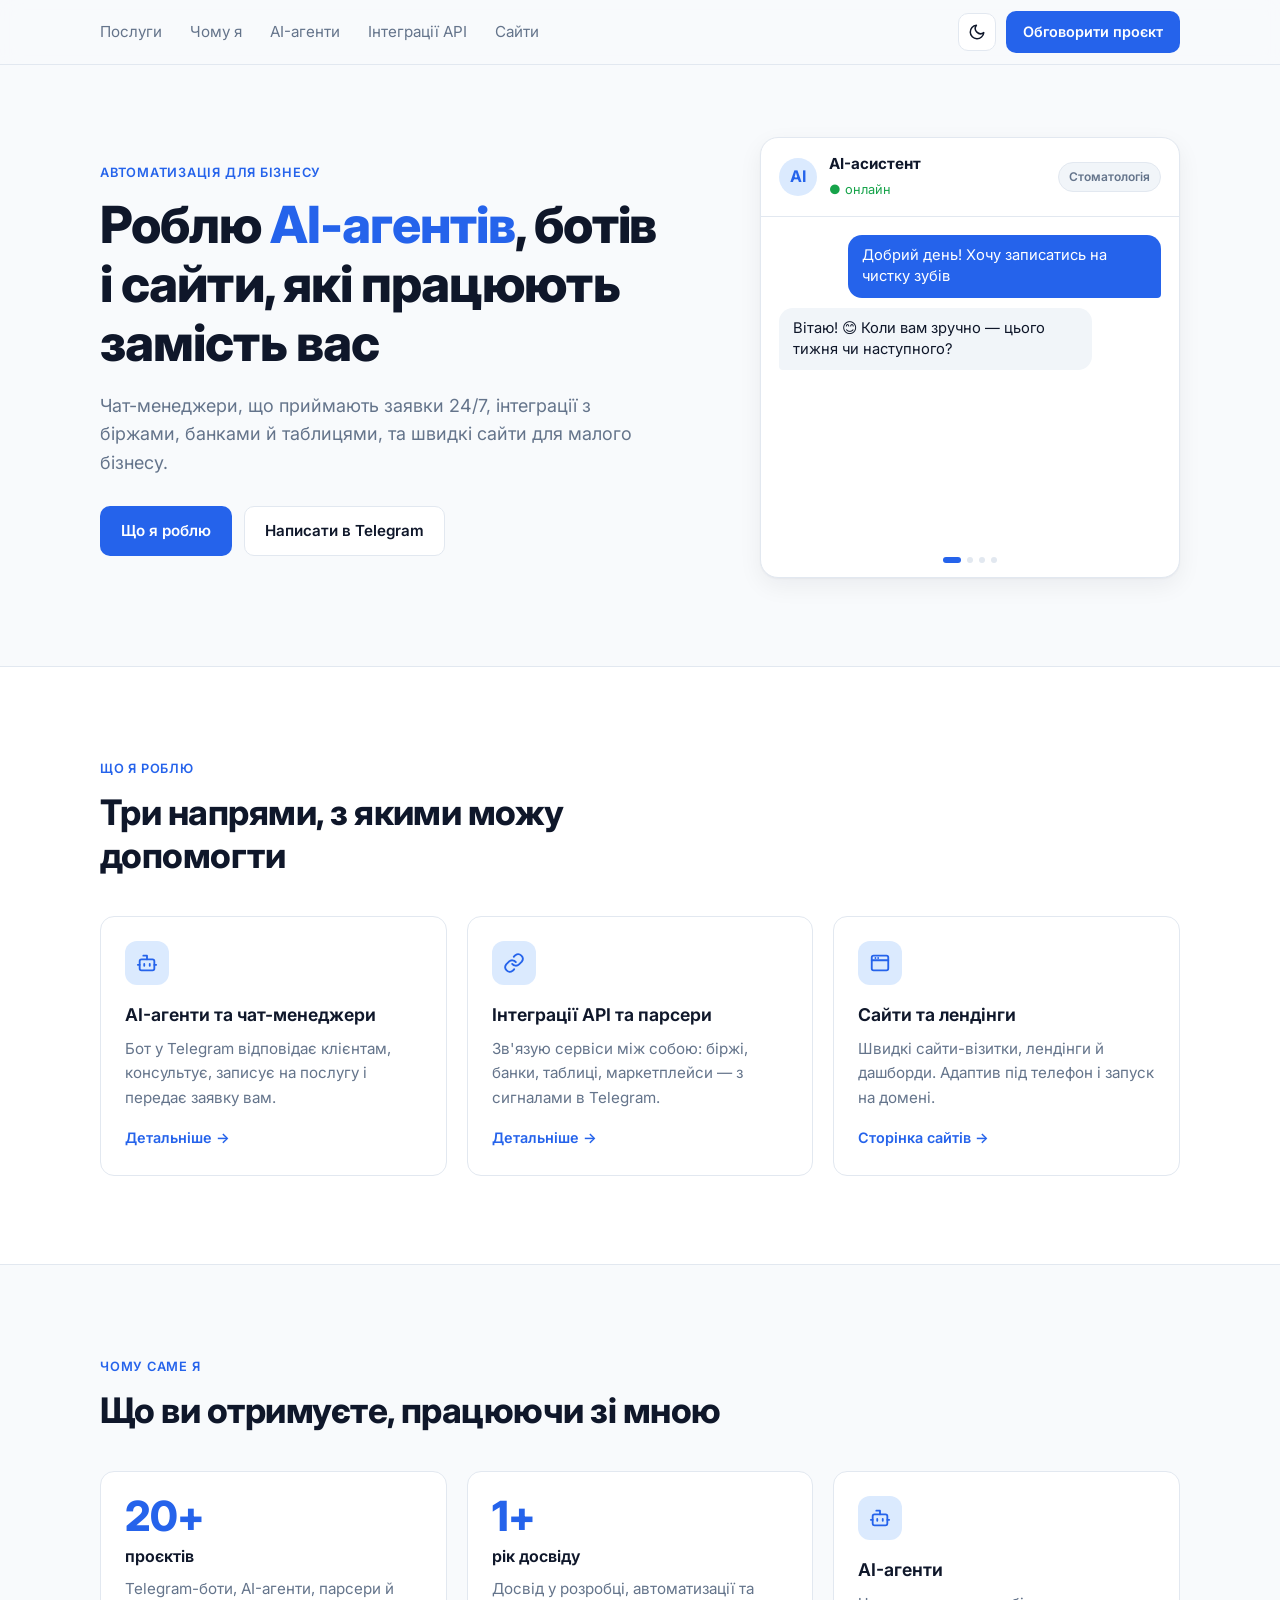
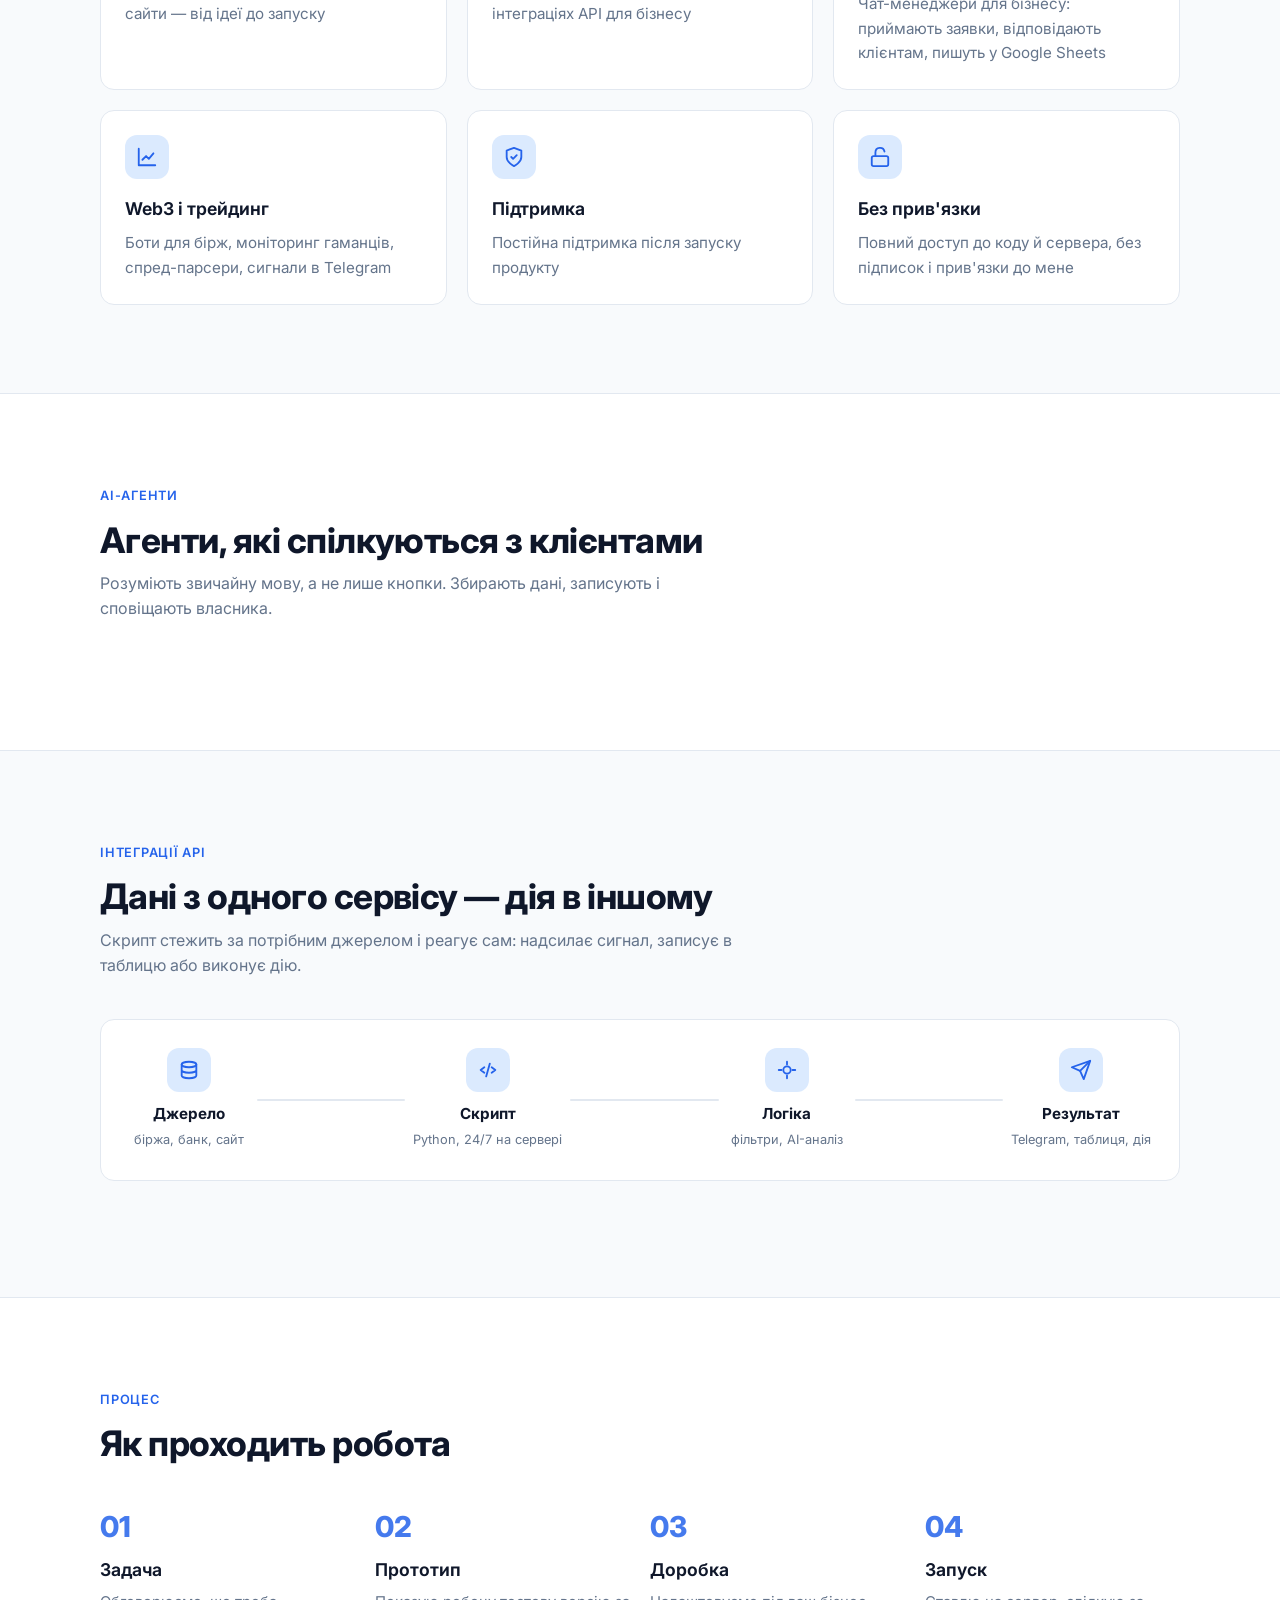
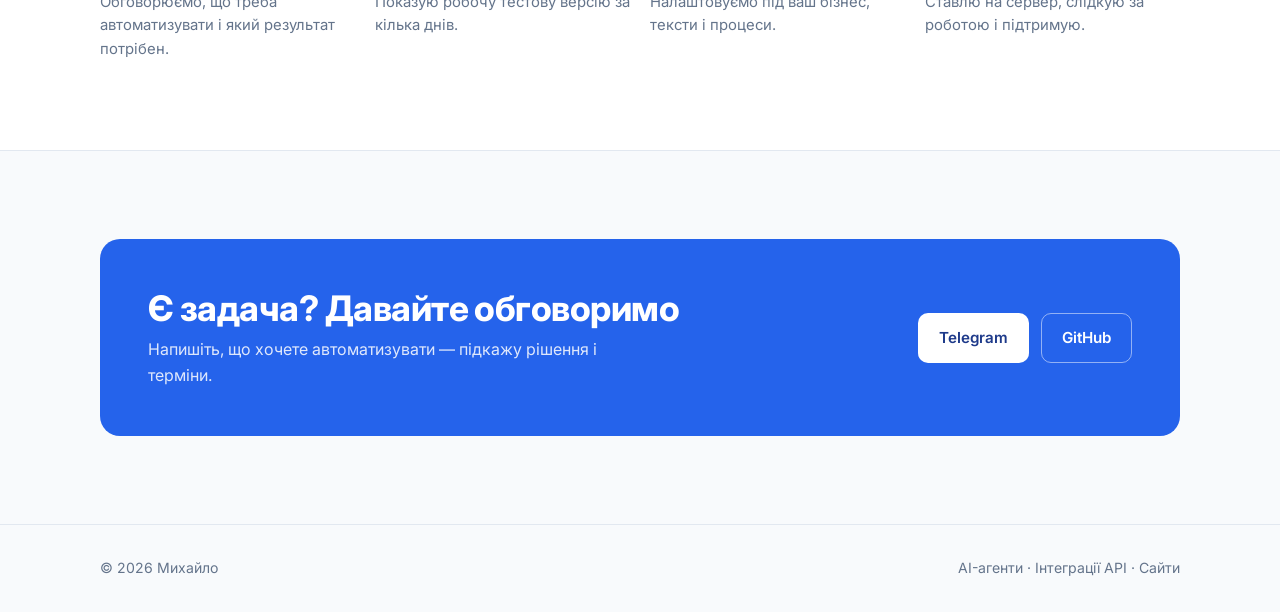
==== commit 5dda21ce: "Сторінка сайтів: демо «Бухгалтер» у вбудованому вікні з описом і перемикачем ПК/телефон Co-Authored-" ====
--- a/index.html
+++ b/index.html
@@ -10,7 +10,7 @@
   <link rel="preconnect" href="https://fonts.googleapis.com">
   <link rel="preconnect" href="https://fonts.gstatic.com" crossorigin>
   <link href="https://fonts.googleapis.com/css2?family=Inter:wght@400;500;600;700;800&display=swap" rel="stylesheet">
-  <link rel="stylesheet" href="assets/css/style.css?v=6">
+  <link rel="stylesheet" href="assets/css/style.css?v=7">
 </head>
 <body>
 
@@ -234,6 +234,6 @@
   </div>
 </footer>
 
-<script src="assets/js/main.js?v=6"></script>
+<script src="assets/js/main.js?v=7"></script>
 </body>
 </html>
--- a/assets/css/style.css
+++ b/assets/css/style.css
@@ -292,6 +292,58 @@
 .includes .card { padding: 20px; }
 .includes h3 { font-size: 1rem; }
 
+/* ===== Демо сайту з вбудованим вікном ===== */
+.demo {
+  display: grid; grid-template-columns: 340px 1fr; gap: 40px; align-items: start;
+  background: var(--surface); border: 1px solid var(--border); border-radius: 20px; padding: 32px;
+}
+.demo-top { display: flex; align-items: center; gap: 12px; flex-wrap: wrap; }
+.demo-lead { color: var(--muted); margin: 12px 0 22px; }
+.demo-info h3 { font-size: .8rem; text-transform: uppercase; letter-spacing: .06em; color: var(--accent); margin-bottom: 10px; }
+.demo-list { list-style: none; display: grid; gap: 8px; margin-bottom: 22px; }
+.demo-list li { font-size: .93rem; padding-left: 22px; position: relative; }
+.demo-list li::before { content: "✓"; position: absolute; left: 0; color: var(--ok); font-weight: 700; }
+.demo-note { font-size: .85rem; color: var(--muted); margin-top: 12px; }
+.demo-note.center { text-align: center; }
+.demo-note a { color: var(--accent); font-weight: 600; }
+.demo-note a:hover { text-decoration: underline; }
+
+.demo-view { min-width: 0; }
+.device-switch {
+  display: inline-flex; padding: 4px; gap: 4px; margin-bottom: 14px;
+  background: var(--surface-2); border: 1px solid var(--border); border-radius: 10px;
+}
+.device-switch button {
+  font: inherit; font-size: .85rem; font-weight: 600; padding: 6px 14px; border-radius: 7px;
+  border: 0; background: transparent; color: var(--muted); cursor: pointer;
+}
+.device-switch button.on { background: var(--surface); color: var(--text); box-shadow: 0 1px 3px rgba(0,0,0,.12); }
+
+.browser-frame {
+  border: 1px solid var(--border); border-radius: 14px; overflow: hidden; background: var(--surface-2);
+  box-shadow: var(--shadow); margin: 0 auto; width: 100%; transition: max-width .35s ease;
+}
+.browser-frame[data-device="mobile"] { max-width: 390px; border-radius: 28px; }
+.browser-frame .browser-bar { display: flex; align-items: center; gap: 6px; padding: 10px 12px; }
+.browser-frame .browser-bar i { width: 10px; height: 10px; border-radius: 50%; background: var(--border); }
+.browser-frame .url {
+  flex: 1; margin-left: 8px; height: 24px; border-radius: 7px; background: var(--surface);
+  font-size: .78rem; color: var(--muted); display: flex; align-items: center; padding: 0 10px;
+  overflow: hidden; white-space: nowrap; text-overflow: ellipsis;
+}
+.browser-frame .url:hover { color: var(--accent); }
+.browser-frame iframe { display: block; width: 100%; height: 640px; border: 0; background: #fff; }
+.browser-frame[data-device="mobile"] iframe { height: 720px; }
+
+@media (max-width: 960px) {
+  .demo { grid-template-columns: 1fr; padding: 24px; gap: 28px; }
+}
+@media (max-width: 720px) {
+  .demo { padding: 20px; }
+  .device-switch { display: none; }
+  .browser-frame iframe { height: 620px; }
+}
+
 /* ===== Поява при скролі ===== */
 .reveal { opacity: 0; transform: translateY(16px); transition: opacity .6s, transform .6s; }
 .reveal.in { opacity: 1; transform: none; }
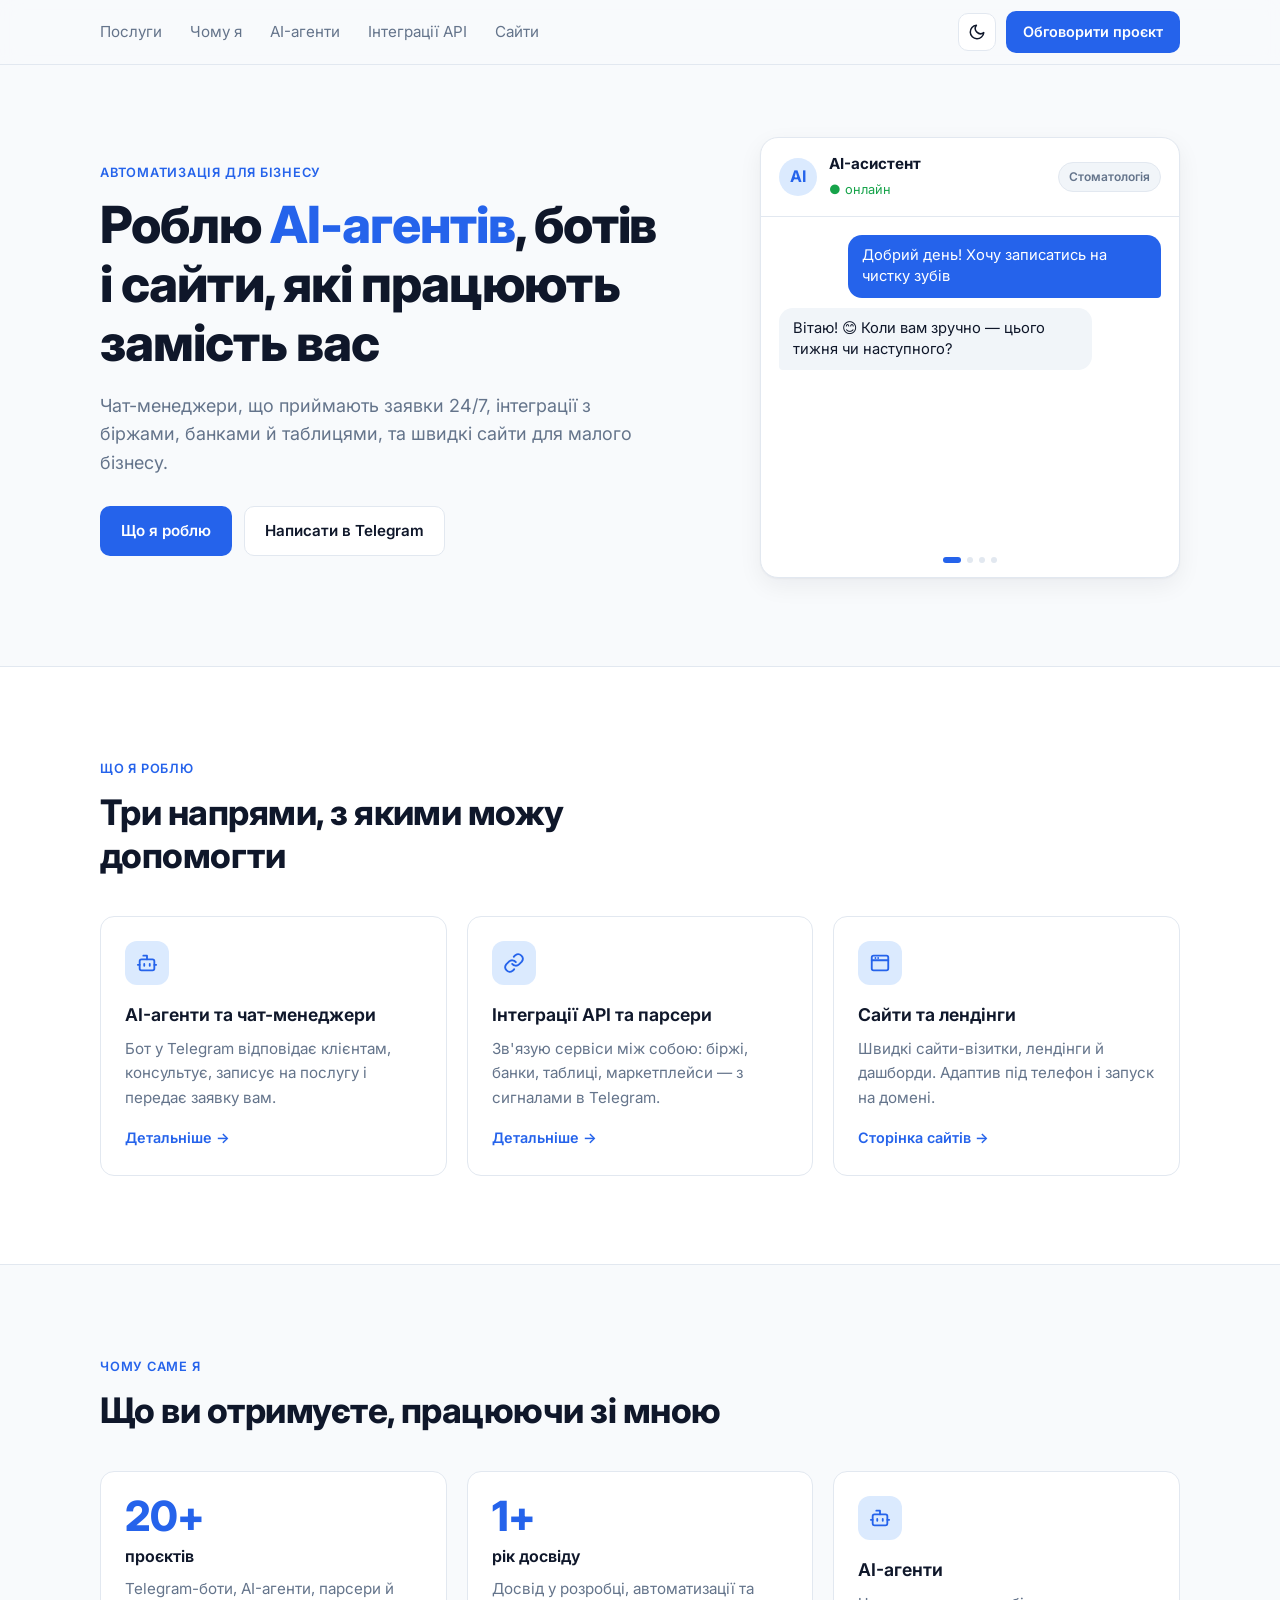
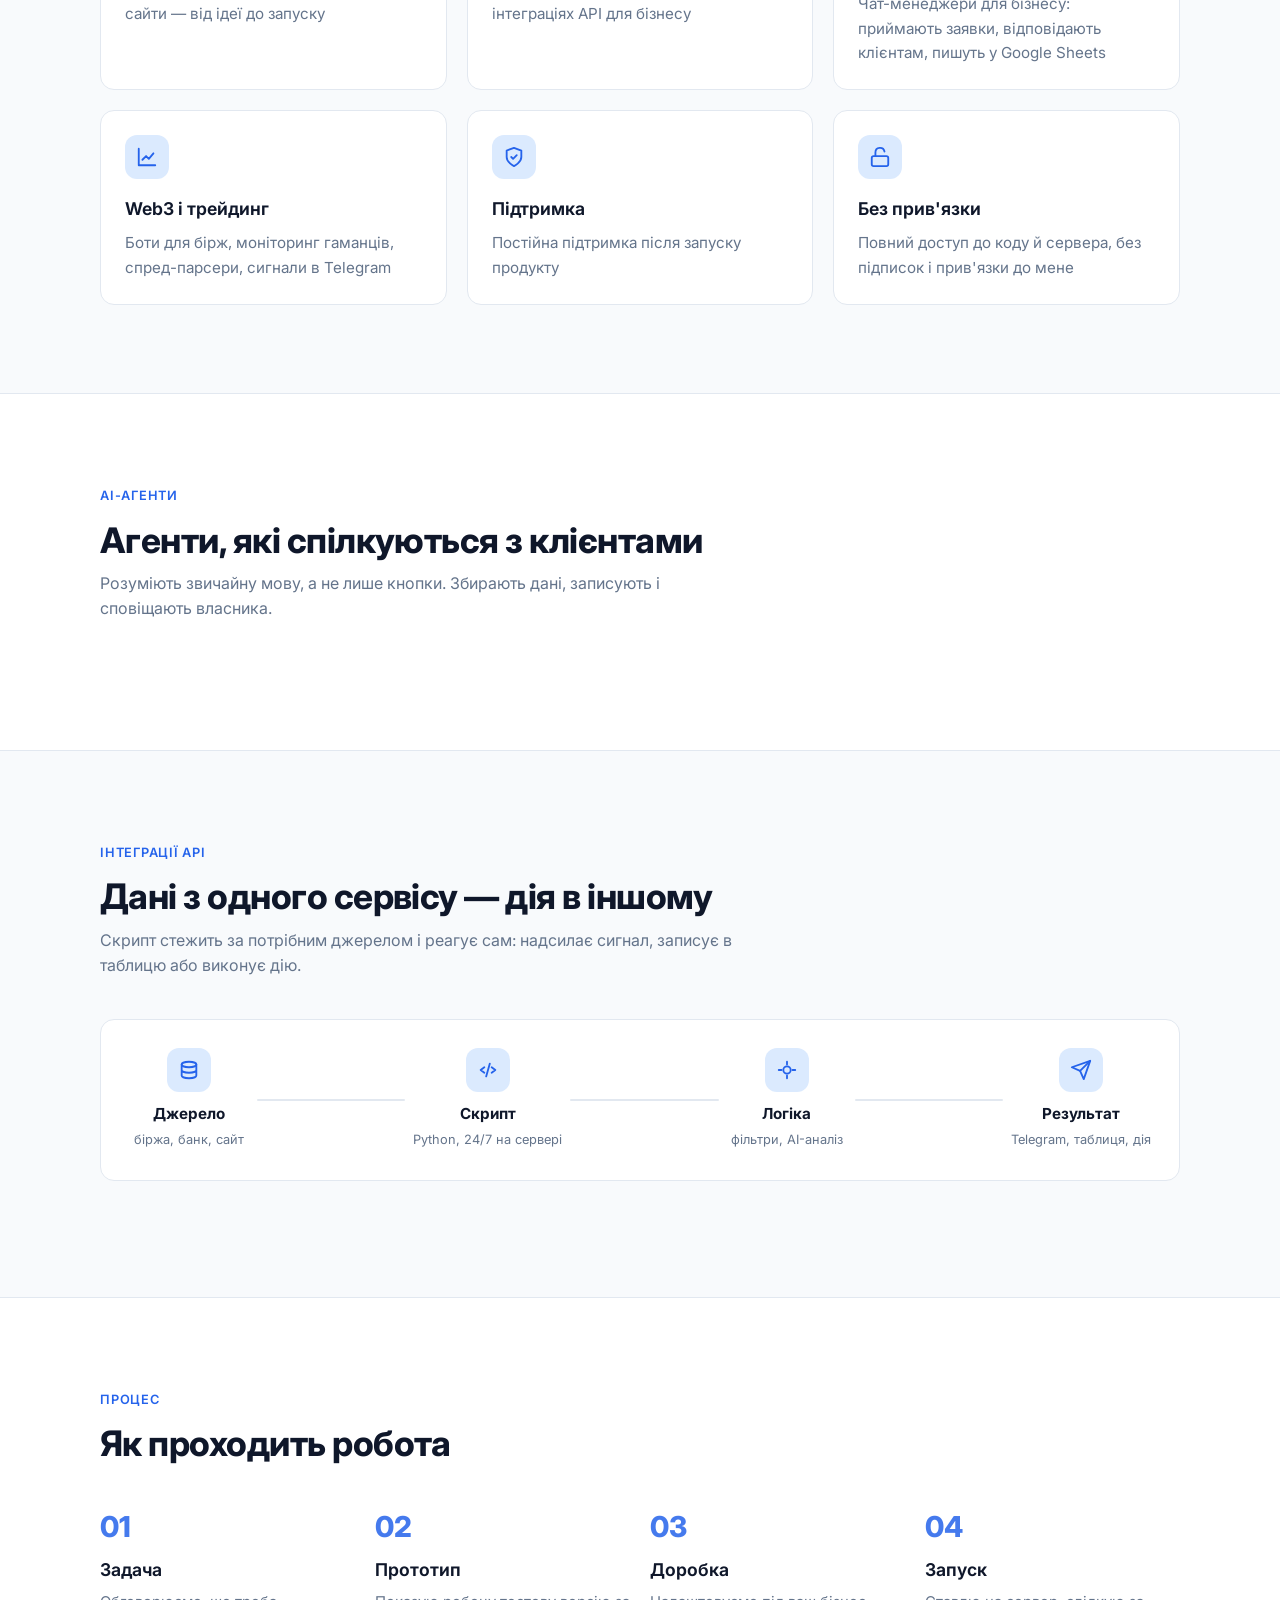
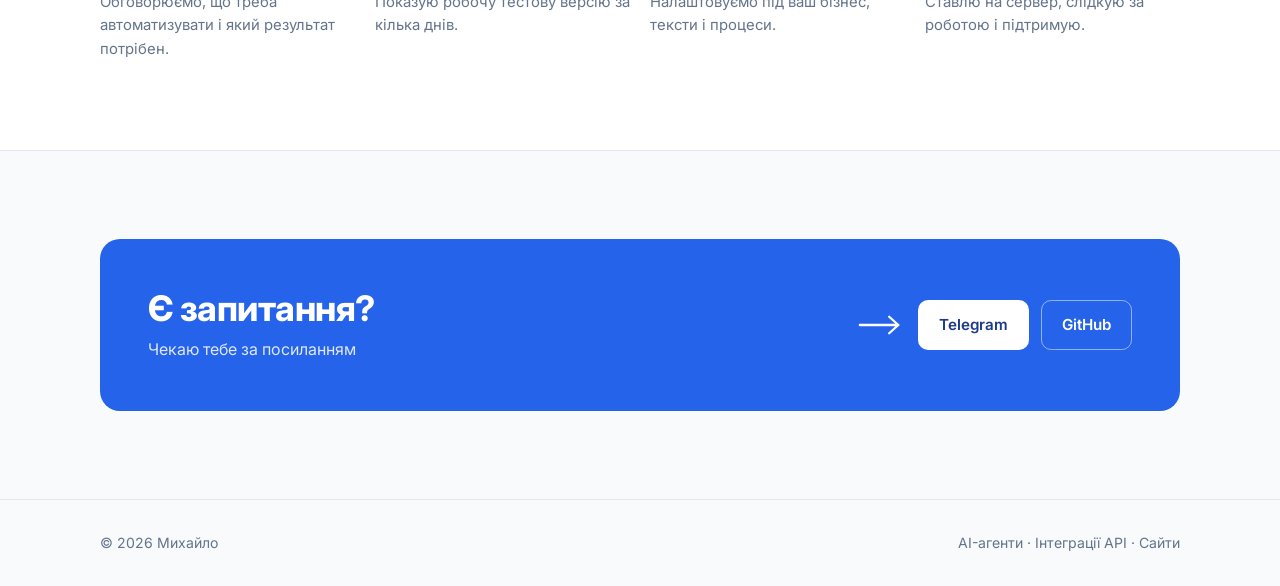
==== commit d9c282cc: "CTA: «Є запитання? Чекаю тебе за посиланням» зі стрілкою на кнопку Co-Authored-By: Claude Opus 5.5 <" ====
--- a/index.html
+++ b/index.html
@@ -10,7 +10,7 @@
   <link rel="preconnect" href="https://fonts.googleapis.com">
   <link rel="preconnect" href="https://fonts.gstatic.com" crossorigin>
   <link href="https://fonts.googleapis.com/css2?family=Inter:wght@400;500;600;700;800&display=swap" rel="stylesheet">
-  <link rel="stylesheet" href="assets/css/style.css?v=7">
+  <link rel="stylesheet" href="assets/css/style.css?v=8">
 </head>
 <body>
 
@@ -215,10 +215,13 @@
     <div class="container">
       <div class="cta reveal">
         <div>
-          <h2>Є задача? Давайте обговоримо</h2>
-          <p>Напишіть, що хочете автоматизувати — підкажу рішення і терміни.</p>
+          <h2>Є запитання?</h2>
+          <p>Чекаю тебе за посиланням</p>
         </div>
         <div class="cta-links">
+          <span class="cta-arrow" aria-hidden="true">
+            <svg viewBox="0 0 48 24" fill="none" stroke="currentColor" stroke-width="2.5" stroke-linecap="round" stroke-linejoin="round"><path d="M2 12h42M34 3l10 9-10 9"/></svg>
+          </span>
           <a href="https://t.me/difuene" class="btn" target="_blank" rel="noopener">Telegram</a>
           <a href="https://github.com/ssanqk" class="btn btn-outline" target="_blank" rel="noopener">GitHub</a>
         </div>
@@ -234,6 +237,6 @@
   </div>
 </footer>
 
-<script src="assets/js/main.js?v=7"></script>
+<script src="assets/js/main.js?v=8"></script>
 </body>
 </html>
--- a/assets/css/style.css
+++ b/assets/css/style.css
@@ -242,7 +242,10 @@
   padding: 48px; display: flex; align-items: center; justify-content: space-between; gap: 32px;
 }
 .cta p { opacity: .85; margin-top: 8px; max-width: 480px; }
-.cta-links { display: flex; gap: 12px; flex-wrap: wrap; }
+.cta-links { display: flex; gap: 12px; flex-wrap: wrap; align-items: center; }
+.cta-arrow { display: inline-flex; color: #fff; margin-right: 4px; animation: nudge 1.4s ease-in-out infinite; }
+.cta-arrow svg { width: 44px; height: 22px; }
+@keyframes nudge { 0%, 100% { transform: translateX(0); } 50% { transform: translateX(8px); } }
 .cta .btn { background: #fff; color: #1e3a8a; }
 .cta .btn.btn-outline { background: transparent; color: #fff; border-color: rgba(255, 255, 255, .5); }
 
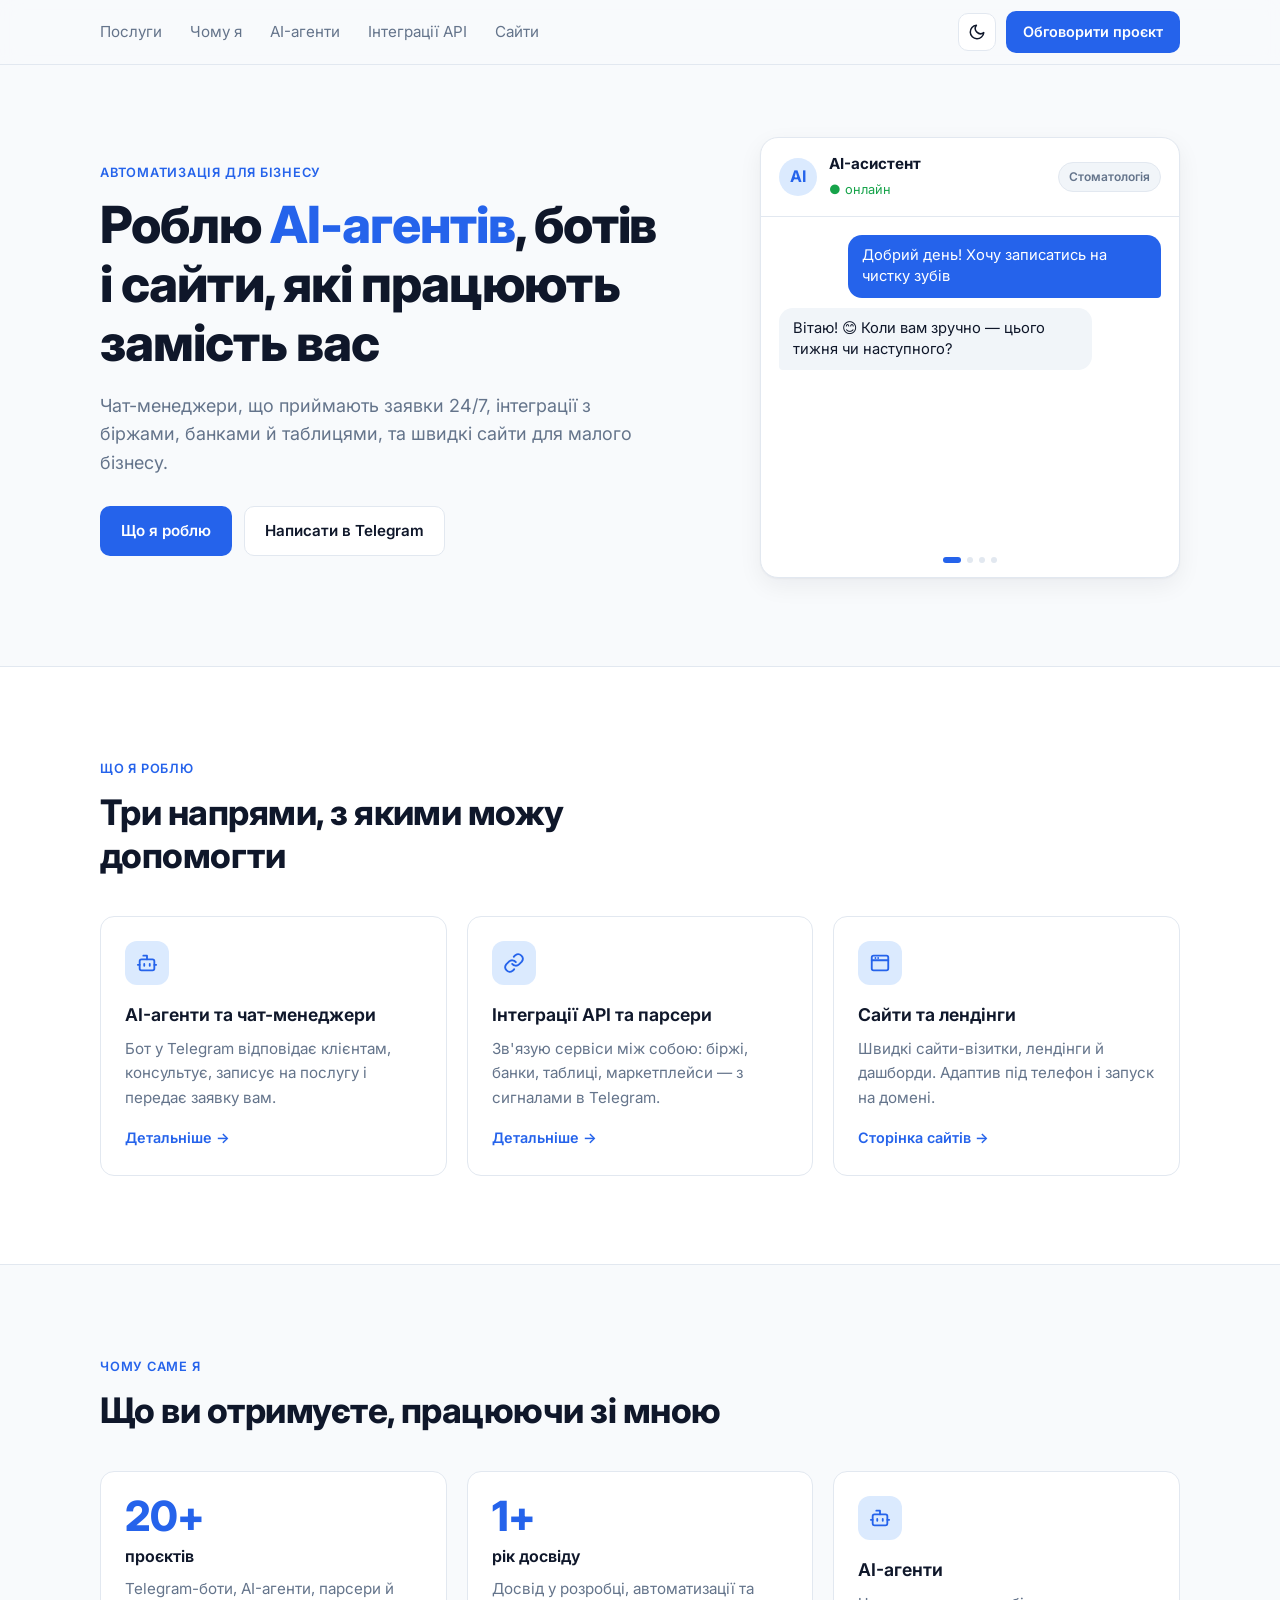
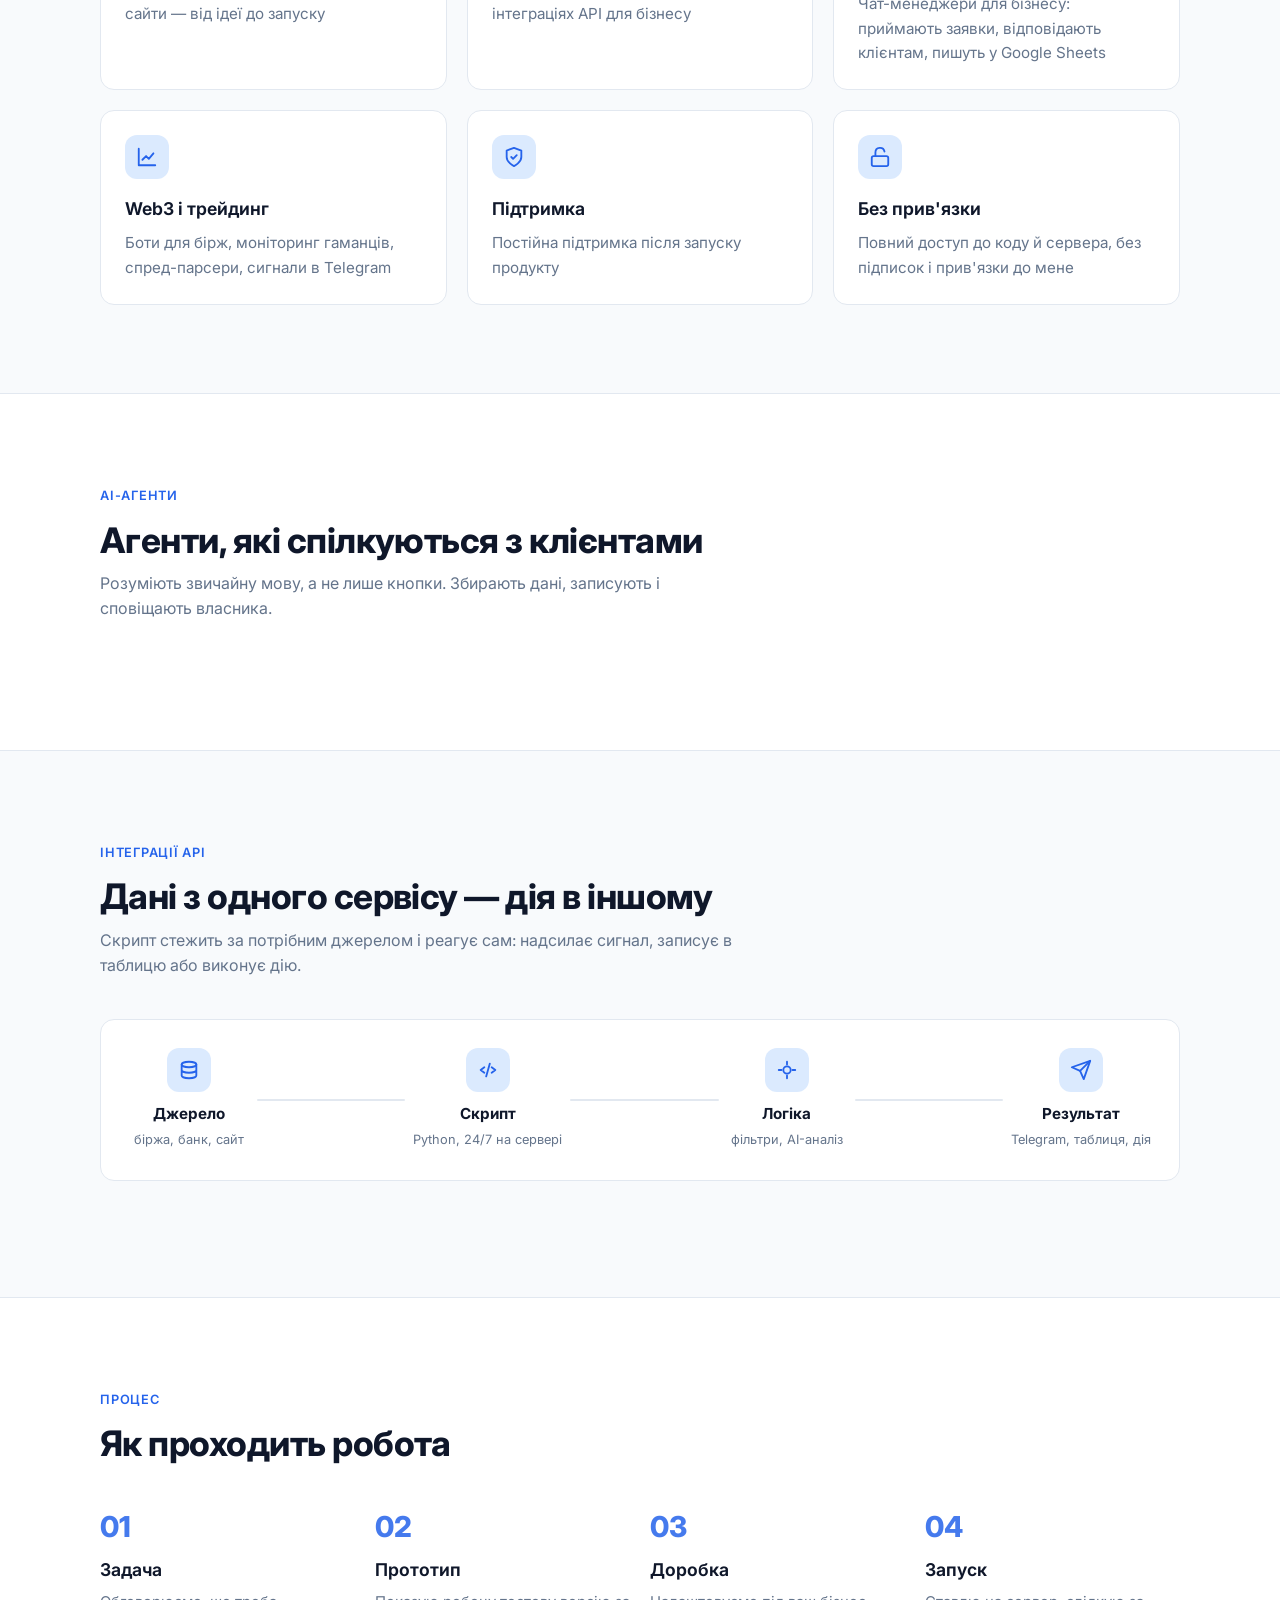
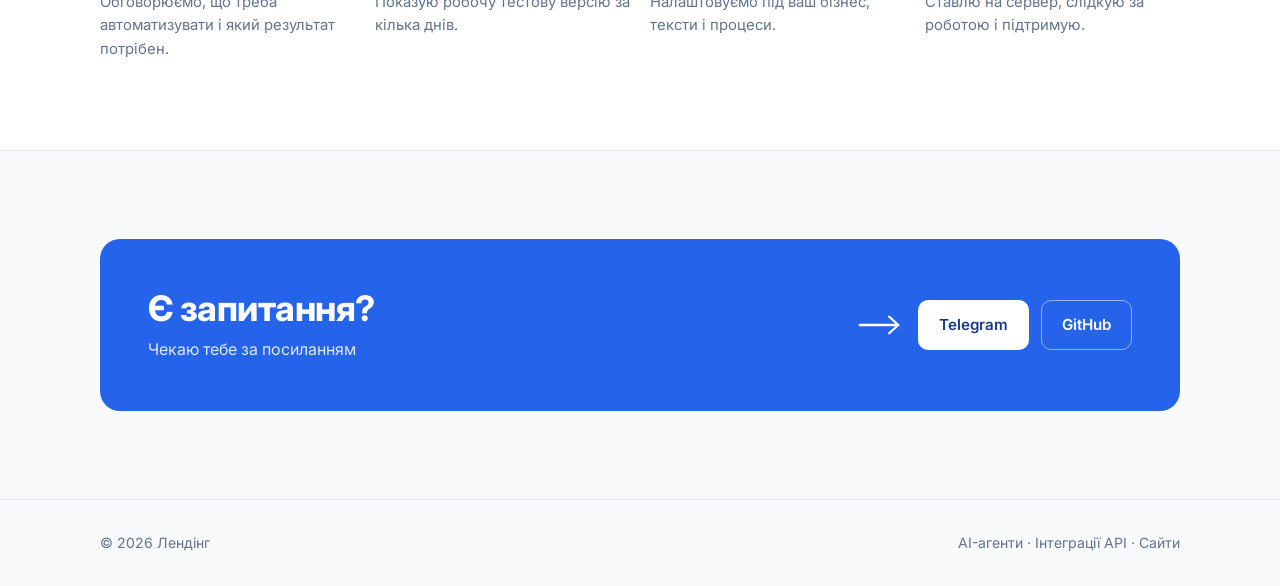
==== commit 12a63d71: "Футер: Лендінг замість імені Co-Authored-By: Claude Opus 5.5 <noreply@anthropic.com> Claude-Session:" ====
--- a/index.html
+++ b/index.html
@@ -3,7 +3,7 @@
 <head>
   <meta charset="utf-8">
   <meta name="viewport" content="width=device-width, initial-scale=1">
-  <title>Михайло — AI-агенти, інтеграції API, сайти</title>
+  <title>Лендінг — AI-агенти, інтеграції API, сайти</title>
   <meta name="description" content="Роблю AI-агентів, Telegram-ботів, інтеграції API та сайти для малого бізнесу.">
   <!-- Тема ставиться до завантаження стилів, щоб не було блимання -->
   <script>try{var t=localStorage.getItem('theme');if(t)document.documentElement.dataset.theme=t;}catch(e){}</script>
@@ -232,7 +232,7 @@
 
 <footer>
   <div class="container footer-inner">
-    <span>© <span data-year></span> Михайло</span>
+    <span>© <span data-year></span> Лендінг</span>
     <span>AI-агенти · Інтеграції API · Сайти</span>
   </div>
 </footer>
